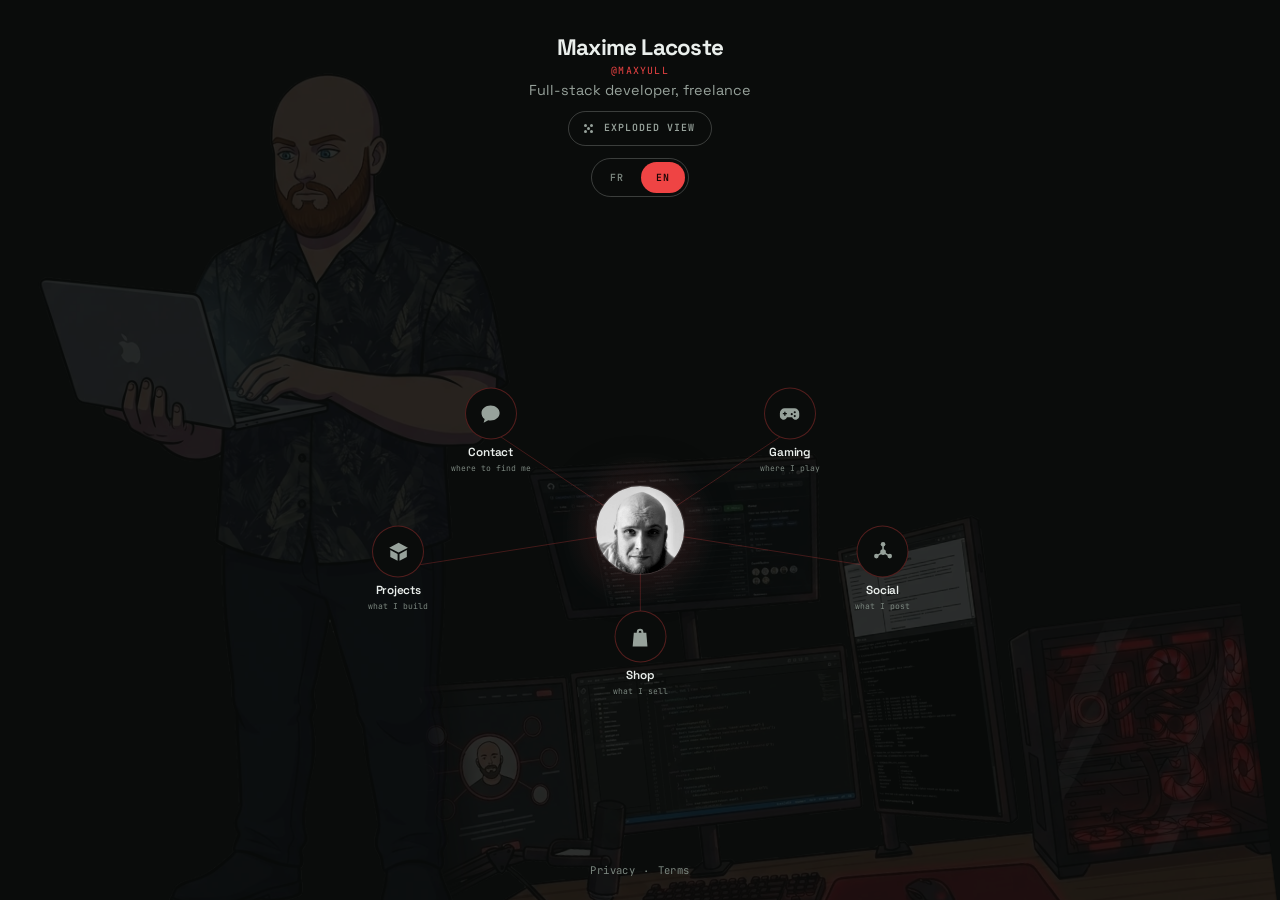
==== index.html @ 80b0ac43 "Le nom ne se coupe plus en haut : la page ne defile plus (#30) La reserve de hauteur de `.plan` vala" ====
<!doctype html>
<html lang="fr" data-lang="fr">
<head>
<meta charset="utf-8">
<meta name="viewport" content="width=device-width, initial-scale=1">
<title>maxyull · Maxime Lacoste</title>
<meta name="description" content="Le plan de ce que fabrique Maxime Lacoste (maxyull), développeur full-stack freelance : Occulta, Black Desert Idle, boilerplates, GitHub.">
<meta name="theme-color" content="#0a0c0b">
<meta name="color-scheme" content="dark">
<meta name="p:domain_verify" content="9e358731b7d4797e08015ea661eebb18"><!-- revendication du domaine sur Pinterest -->
<link rel="icon" href="avatar.png">

<!-- ⚠️ crossorigin est OBLIGATOIRE même en même origine pour les polices,
     sinon le préchargement est jeté et le fichier téléchargé DEUX fois. -->
<link rel="preload" href="fonts/space-grotesk-var-latin.woff2" as="font" type="font/woff2" crossorigin>
<link rel="preload" href="fonts/jetbrains-mono-var-latin.woff2" as="font" type="font/woff2" crossorigin>
<!-- ⚠️ `?v=` OBLIGATOIRE, et à incrémenter à chaque modification de la feuille.
     OVH sert tout avec `max-age=3600` : après un déploiement, le navigateur a
     déjà le nouvel index.html mais garde une heure durant l'ANCIEN styles.css.
     Le 02/08/2026 ça a donné une page où les images du décor tombaient en flux,
     pleine taille, en haut, et où le plan ne se plaçait plus — sans la moindre
     erreur visible. Le .htaccess force en plus le HTML à revalider, sans quoi
     ce numéro de version n'arriverait jamais au navigateur. -->
<link rel="stylesheet" href="styles.css?v=8">

<!-- Mesure d'audience Umami, auto-hébergée sur le VPS (stats.maxyull.fr).
     Sans cookie, sans identifiant persistant : aucun bandeau de consentement
     à ajouter, et c'est la seule raison pour laquelle elle est ici plutôt
     qu'un service tiers.

     ⚠️ `data-domains` n'est PAS décoratif : sans lui, chaque rendu du banc de
     mesure (verif.html, fabriqué depuis ce fichier) compterait comme une
     visite, et les chiffres du site seraient ceux des tests.

     ⚠️ C'est la SEULE ressource externe tolérée par la porte de publication
     de `.github/workflows/deployer.yml`. Toute autre fait échouer le
     déploiement, et c'est voulu. -->
<script defer src="https://stats.maxyull.fr/script.js" data-website-id="69a3fb18-9178-4f40-8cec-5b680223495c" data-domains="maxyull.fr"></script>
</head>
<body>

<!-- ══════════════════════════════════════════════ le décor ═══════════════
     Le poste de travail de Maxime et Maxime lui-même, dessinés dans le style
     de sa marionnette (freelance/branding/character-sheet), détourés et posés
     derrière le plan. Purement décoratif : `aria-hidden`, aucun texte, et il
     ne prend jamais le clic.
     ⚠️ Il est en `z-index: -1` : le contenu de la page n'est PAS positionné,
     il serait donc peint AVANT tout élément positionné à z-index 0 ou plus,
     et le décor lui roulerait dessus. Voir `.decor` dans styles.css.
     Les chaînes qui régénèrent les deux sont dans decor-src/LISEZ-MOI.md. -->
<div class="decor" aria-hidden="true">
  <img class="decor__bureau" src="bureau.webp" width="1024" height="792" alt="" decoding="async" fetchpriority="low">
  <img class="decor__perso" src="perso-macbook.webp" width="505" height="913" alt="" decoding="async" fetchpriority="low">
</div>

<!-- ═══════════════════════════════════════════ jeu d'icônes ══════════════
     Marques : Simple Icons v16 (CC0), tracés recopiés tels quels.
     Dessinés à la main, même voix (plein, monochrome, 24×24) : LinkedIn
     (retiré de Simple Icons), l'enveloppe, l'épée de Black Desert Idle (son
     favicon est une épée dans un disque, illisible en petit), et ComeUp —
     ⚠️ ce dernier n'est PAS la vraie marque, c'est un signe neutre « vers le
     haut », à remplacer si le logo devient disponible.
     Occulta utilise son vrai symbole (occulta/assets/brand/symbole.svg).
     Tout est inliné : la page ne charge aucune ressource tierce. -->
<svg width="0" height="0" style="position:absolute" aria-hidden="true" focusable="false"><defs>

  <symbol id="i-occulta" viewBox="0 0 64 64"><path fill="currentColor" fill-rule="evenodd" d="M52.7677 37.7112 A23.25 23.25 0 1 1 29.1222 9.7666 A18.5 18.5 0 0 0 24.9173 18.0927 A15.75 15.75 0 1 0 43.8605 40.4800 A18.5 18.5 0 0 0 52.7677 37.7112 Z M28.5 22a14.5 14.5 0 1 0 29 0a14.5 14.5 0 1 0 -29 0Z"/></symbol>

  <symbol id="i-bdi" viewBox="0 0 64 64">
    <g fill="currentColor">
      <polygon points="32,2 40,15 24,15"/>
      <rect x="28" y="13" width="8" height="24" rx="1"/>
      <rect x="14" y="33" width="36" height="7" rx="2"/>
      <rect x="28" y="39" width="8" height="10" rx="1"/>
      <circle cx="32" cy="55" r="7"/>
    </g>
  </symbol>

  <!-- ⚠️ Les trois suivantes sont dessinées ici, il n'existe pas de logo de
       marque pour elles : Black Desert Online est un jeu tiers (pas de logo
       repris, on n'a pas le droit), Butin et Rubin n'en ont pas encore.
       Le jour où ils en auront un, seul le `d` change. -->
  <symbol id="i-bdo" viewBox="0 0 24 24"><path fill="currentColor" d="M12 1.8 3.6 4.8v6.4c0 4.9 3.5 9.3 8.4 10.9 4.9-1.6 8.4-6 8.4-10.9V4.8zm0 2.5 6 2.1v4.8c0 3.6-2.5 6.9-6 8.3-3.5-1.4-6-4.7-6-8.3V6.4z"/></symbol>

  <!-- Butin : une pile de pièces, c'est un compteur de butin. -->
  <symbol id="i-butin" viewBox="0 0 24 24"><path fill="currentColor" d="M12 2c4.4 0 8 1.34 8 3s-3.6 3-8 3-8-1.34-8-3 3.6-3 8-3M4 8.5c1.6 1.2 4.6 1.9 8 1.9s6.4-.7 8-1.9V11c0 1.66-3.6 3-8 3s-8-1.34-8-3zm0 5c1.6 1.2 4.6 1.9 8 1.9s6.4-.7 8-1.9V16c0 1.66-3.6 3-8 3s-8-1.34-8-3z"/></symbol>

  <!-- Rubin : un sablier, c'est un chronomètre de quêtes. -->
  <symbol id="i-rubin" viewBox="0 0 24 24"><path fill="currentColor" d="M5 2h14v2h-1.5v2.6c0 1.5-.7 2.9-1.9 3.8L13.7 12l1.9 1.6c1.2.9 1.9 2.3 1.9 3.8V20H19v2H5v-2h1.5v-2.6c0-1.5.7-2.9 1.9-3.8L10.3 12 8.4 10.4A4.8 4.8 0 0 1 6.5 6.6V4H5zm3.5 2v2.6c0 .9.4 1.7 1.1 2.2l2.4 2 2.4-2c.7-.5 1.1-1.3 1.1-2.2V4z"/></symbol>

  <symbol id="i-discord" viewBox="0 0 24 24"><path fill="currentColor" d="M20.317 4.3698a19.7913 19.7913 0 00-4.8851-1.5152.0741.0741 0 00-.0785.0371c-.211.3753-.4447.8648-.6083 1.2495-1.8447-.2762-3.68-.2762-5.4868 0-.1636-.3933-.4058-.8742-.6177-1.2495a.077.077 0 00-.0785-.037 19.7363 19.7363 0 00-4.8852 1.515.0699.0699 0 00-.0321.0277C.5334 9.0458-.319 13.5799.0992 18.0578a.0824.0824 0 00.0312.0561c2.0528 1.5076 4.0413 2.4228 5.9929 3.0294a.0777.0777 0 00.0842-.0276c.4616-.6304.8731-1.2952 1.226-1.9942a.076.076 0 00-.0416-.1057c-.6528-.2476-1.2743-.5495-1.8722-.8923a.077.077 0 01-.0076-.1277c.1258-.0943.2517-.1923.3718-.2914a.0743.0743 0 01.0776-.0105c3.9278 1.7933 8.18 1.7933 12.0614 0a.0739.0739 0 01.0785.0095c.1202.099.246.1981.3728.2924a.077.077 0 01-.0066.1276 12.2986 12.2986 0 01-1.873.8914.0766.0766 0 00-.0407.1067c.3604.698.7719 1.3628 1.225 1.9932a.076.076 0 00.0842.0286c1.961-.6067 3.9495-1.5219 6.0023-3.0294a.077.077 0 00.0313-.0552c.5004-5.177-.8382-9.6739-3.5485-13.6604a.061.061 0 00-.0312-.0286zM8.02 15.3312c-1.1825 0-2.1569-1.0857-2.1569-2.419 0-1.3332.9555-2.4189 2.157-2.4189 1.2108 0 2.1757 1.0952 2.1568 2.419 0 1.3332-.9555 2.4189-2.1569 2.4189zm7.9748 0c-1.1825 0-2.1569-1.0857-2.1569-2.419 0-1.3332.9554-2.4189 2.1569-2.4189 1.2108 0 2.1757 1.0952 2.1568 2.419 0 1.3332-.946 2.4189-2.1568 2.4189Z"/></symbol>

  <!-- Les mères qui n'ont pas de marque à porter. Dessinées ici, dans la même
       voix que les autres (plein, monochrome, 24×24) : ce ne sont pas des
       marques, il n'existe pas de logo à recopier. « Projets » n'est pas de la
       partie, elle porte le vrai symbole GitHub. -->
  <symbol id="i-projet" viewBox="0 0 24 24"><path fill="currentColor" d="M12 1.4 22.6 7 12 12.6 1.4 7zM2.6 9.7l8.3 4.4v7.9L2.6 17.6zm10.5 4.4 8.3-4.4v7.9l-8.3 4.4z"/></symbol>

  <symbol id="i-reseaux" viewBox="0 0 24 24"><g fill="currentColor">
    <path d="M11.1 3.2h1.8v8.8h-1.8z"/>
    <path d="M11.534 12.77 12.466 11.23 20.066 15.83 19.134 17.37Z"/>
    <path d="M11.534 11.23 12.466 12.77 4.866 17.37 3.934 15.83Z"/>
    <circle cx="12" cy="12" r="3.2"/><circle cx="12" cy="3.2" r="2.6"/>
    <circle cx="19.6" cy="16.6" r="2.6"/><circle cx="4.4" cy="16.6" r="2.6"/>
  </g></symbol>

  <!-- ⚠️ `fill-rule="evenodd"` : sans lui la croix de la manette et ses boutons
       se remplissent au lieu d'être évidés (les sous-tracés tournent dans le
       même sens, la règle « non nulle » ne creuse rien). -->
  <symbol id="i-gaming" viewBox="0 0 24 24"><path fill="currentColor" fill-rule="evenodd" d="M17.5 5.5h-11A5.5 5.5 0 0 0 1 11v3.5a4 4 0 0 0 7.2 2.4l.9-1.2h5.8l.9 1.2a4 4 0 0 0 7.2-2.4V11a5.5 5.5 0 0 0-5.5-5.5M8.9 12.3H7.4v1.5H5.9v-1.5H4.4v-1.5h1.5V9.3h1.5v1.5h1.5zm5.6 1a1.2 1.2 0 1 1 1.2-1.2 1.2 1.2 0 0 1-1.2 1.2m3.4 2.2a1.2 1.2 0 1 1 1.2-1.2 1.2 1.2 0 0 1-1.2 1.2m0-4.4a1.2 1.2 0 1 1 1.2-1.2 1.2 1.2 0 0 1-1.2 1.2"/></symbol>

  <symbol id="i-shop" viewBox="0 0 24 24"><path fill="currentColor" d="M8.2 6.4a3.8 3.8 0 0 1 7.6 0v.7h3.3l1.3 15.7H3.6L4.9 7.1h3.3zm2.3 0v.7h3V6.4a1.5 1.5 0 0 0-3 0"/></symbol>

  <symbol id="i-contact" viewBox="0 0 24 24"><path fill="currentColor" d="M12 2.2c5.7 0 10.3 3.8 10.3 8.5S17.7 19.2 12 19.2a13 13 0 0 1-2.6-.26L4.1 21.8l1.2-4.2C3 16.05 1.7 13.6 1.7 10.7 1.7 6 6.3 2.2 12 2.2"/></symbol>

  <symbol id="i-twitch" viewBox="0 0 24 24"><path fill="currentColor" d="M11.571 4.714h1.715v5.143H11.57zm4.715 0H18v5.143h-1.714zM6 0L1.714 4.286v15.428h5.143V24l4.286-4.286h3.428L22.286 12V0zm14.571 11.143l-3.428 3.428h-3.429l-3 3v-3H6.857V1.714h13.714z"/></symbol>

  <symbol id="i-steam" viewBox="0 0 24 24"><path fill="currentColor" d="M11.979 0C5.678 0 .511 4.86.022 11.037l6.432 2.658c.545-.371 1.203-.59 1.912-.59.063 0 .125.004.188.006l2.861-4.142V8.91c0-2.495 2.028-4.524 4.524-4.524 2.494 0 4.524 2.031 4.524 4.527s-2.03 4.525-4.524 4.525h-.105l-4.076 2.911c0 .052.004.105.004.159 0 1.875-1.515 3.396-3.39 3.396-1.635 0-3.016-1.173-3.331-2.727L.436 15.27C1.862 20.307 6.486 24 11.979 24c6.627 0 11.999-5.373 11.999-12S18.605 0 11.979 0zM7.54 18.21l-1.473-.61c.262.543.714.999 1.314 1.25 1.297.539 2.793-.076 3.332-1.375.263-.63.264-1.319.005-1.949s-.75-1.121-1.377-1.383c-.624-.26-1.29-.249-1.878-.03l1.523.63c.956.4 1.409 1.5 1.009 2.455-.397.957-1.497 1.41-2.454 1.012H7.54zm11.415-9.303c0-1.662-1.353-3.015-3.015-3.015-1.665 0-3.015 1.353-3.015 3.015 0 1.665 1.35 3.015 3.015 3.015 1.663 0 3.015-1.35 3.015-3.015zm-5.273-.005c0-1.252 1.013-2.266 2.265-2.266 1.249 0 2.266 1.014 2.266 2.266 0 1.251-1.017 2.265-2.266 2.265-1.253 0-2.265-1.014-2.265-2.265z"/></symbol>

  <symbol id="i-github" viewBox="0 0 24 24"><path fill="currentColor" d="M12 .297c-6.63 0-12 5.373-12 12 0 5.303 3.438 9.8 8.205 11.385.6.113.82-.258.82-.577 0-.285-.01-1.04-.015-2.04-3.338.724-4.042-1.61-4.042-1.61C4.422 18.07 3.633 17.7 3.633 17.7c-1.087-.744.084-.729.084-.729 1.205.084 1.838 1.236 1.838 1.236 1.07 1.835 2.809 1.305 3.495.998.108-.776.417-1.305.76-1.605-2.665-.3-5.466-1.332-5.466-5.93 0-1.31.465-2.38 1.235-3.22-.135-.303-.54-1.523.105-3.176 0 0 1.005-.322 3.3 1.23.96-.267 1.98-.399 3-.405 1.02.006 2.04.138 3 .405 2.28-1.552 3.285-1.23 3.285-1.23.645 1.653.24 2.873.12 3.176.765.84 1.23 1.91 1.23 3.22 0 4.61-2.805 5.625-5.475 5.92.42.36.81 1.096.81 2.22 0 1.606-.015 2.896-.015 3.286 0 .315.21.69.825.57C20.565 22.092 24 17.592 24 12.297c0-6.627-5.373-12-12-12"/></symbol>

  <!-- ⚠️ Le logo Chrome dit « extension de navigateur », il ne dit pas que Google
       cautionne quoi que ce soit. C'est un usage descriptif, comme les autres
       marques de ce sprite. -->
  <symbol id="i-chrome" viewBox="0 0 24 24"><path fill="currentColor" d="M12 0C8.21 0 4.831 1.757 2.632 4.501l3.953 6.848A5.454 5.454 0 0 1 12 6.545h10.691A12 12 0 0 0 12 0zM1.931 5.47A11.943 11.943 0 0 0 0 12c0 6.012 4.42 10.991 10.189 11.864l3.953-6.847a5.45 5.45 0 0 1-6.865-2.29zm13.342 2.166a5.446 5.446 0 0 1 1.45 7.09l.002.001h-.002l-5.344 9.257c.206.01.413.016.621.016 6.627 0 12-5.373 12-12 0-1.54-.29-3.011-.818-4.364zM12 16.364a4.364 4.364 0 1 1 0-8.728 4.364 4.364 0 0 1 0 8.728Z"/></symbol>

  <symbol id="i-gumroad" viewBox="0 0 24 24"><path fill="currentColor" d="M12 0A12 12 0 0 0 0 12a12 12 0 0 0 12 12 12 12 0 0 0 12-12A12 12 0 0 0 12 0Zm-.007 5.12c4.48 0 5.995 3.025 6.064 4.744h-3.239c-.069-.962-.897-2.406-2.896-2.406-2.136 0-3.514 1.857-3.514 4.126 0 2.27 1.378 4.125 3.514 4.125 1.93 0 2.758-1.512 3.103-3.025h-3.103v-1.238h6.509v6.327h-2.855v-3.989c-.207 1.444-1.102 4.264-4.617 4.264-3.516 0-5.584-2.82-5.584-6.326 0-3.645 2.276-6.602 6.618-6.602z"/></symbol>

  <symbol id="i-fiverr" viewBox="0 0 24 24"><path fill="currentColor" d="M23.004 15.588a.995.995 0 1 0 .002-1.99.995.995 0 0 0-.002 1.99zm-.996-3.705h-.85c-.546 0-.84.41-.84 1.092v2.466h-1.61v-3.558h-.684c-.547 0-.84.41-.84 1.092v2.466h-1.61v-4.874h1.61v.74c.264-.574.626-.74 1.163-.74h1.972v.74c.264-.574.625-.74 1.162-.74h.527v1.316zm-6.786 1.501h-3.359c.088.546.43.858 1.006.858.43 0 .732-.175.83-.487l1.425.4c-.351.848-1.22 1.364-2.255 1.364-1.748 0-2.549-1.355-2.549-2.515 0-1.14.703-2.505 2.45-2.505 1.856 0 2.471 1.384 2.471 2.408 0 .224-.01.37-.02.477zm-1.562-.945c-.04-.42-.342-.81-.889-.81-.508 0-.81.225-.908.81h1.797zM7.508 15.44h1.416l1.767-4.874h-1.62l-.86 2.837-.878-2.837H5.72l1.787 4.874zm-6.6 0H2.51v-3.558h1.524v3.558h1.591v-4.874H2.51v-.302c0-.332.235-.536.606-.536h.918V8.412H2.85c-1.162 0-1.943.712-1.943 1.755v.4H0v1.316h.908v3.558z"/></symbol>

  <symbol id="i-comeup" viewBox="0 0 24 24">
    <g fill="currentColor">
      <path d="M12 1.6 21.4 11h-5.7v7.1H8.3V11H2.6z"/>
      <rect x="2.6" y="20" width="18.8" height="2.7" rx="1.35"/>
    </g>
  </symbol>

  <symbol id="i-producthunt" viewBox="0 0 24 24"><path fill="currentColor" d="M13.604 8.4h-3.405V12h3.405c.995 0 1.801-.806 1.801-1.801 0-.993-.805-1.799-1.801-1.799zM12 0C5.372 0 0 5.372 0 12s5.372 12 12 12 12-5.372 12-12S18.628 0 12 0zm1.604 14.4h-3.405V18H7.801V6h5.804c2.319 0 4.2 1.88 4.2 4.199 0 2.321-1.881 4.201-4.201 4.201z"/></symbol>

  <symbol id="i-paypal" viewBox="0 0 24 24"><path fill="currentColor" d="M15.607 4.653H8.941L6.645 19.251H1.82L4.862 0h7.995c3.754 0 6.375 2.294 6.473 5.513-.648-.478-2.105-.86-3.722-.86m6.57 5.546c0 3.41-3.01 6.853-6.958 6.853h-2.493L11.595 24H6.74l1.845-11.538h3.592c4.208 0 7.346-3.634 7.153-6.949a5.24 5.24 0 0 1 2.848 4.686M9.653 5.546h6.408c.907 0 1.942.222 2.363.541-.195 2.741-2.655 5.483-6.441 5.483H8.714Z"/></symbol>

  <symbol id="i-mail" viewBox="0 0 24 24"><path fill="currentColor" d="M0 5.4A2.4 2.4 0 0 1 2.4 3h19.2A2.4 2.4 0 0 1 24 5.4v.36L12 13.2 0 5.76ZM0 8.1l11.52 7.14a.9.9 0 0 0 .96 0L24 8.1v10.5a2.4 2.4 0 0 1-2.4 2.4H2.4A2.4 2.4 0 0 1 0 18.6Z"/></symbol>

  <symbol id="i-x" viewBox="0 0 24 24"><path fill="currentColor" d="M14.234 10.162 22.977 0h-2.072l-7.591 8.824L7.251 0H.258l9.168 13.343L.258 24H2.33l8.016-9.318L16.749 24h6.993zm-2.837 3.299-.929-1.329L3.076 1.56h3.182l5.965 8.532.929 1.329 7.754 11.09h-3.182z"/></symbol>

  <symbol id="i-linkedin" viewBox="0 0 24 24">
    <g fill="currentColor">
      <circle cx="3.4" cy="3.6" r="2.7"/>
      <rect x="1" y="8.2" width="4.8" height="14.9" rx=".5"/>
      <path d="M8.9 8.2h4.6v2.1a4.9 4.9 0 0 1 4.4-2.4c4.7 0 5.6 3 5.6 7v8.2h-4.8v-7.3c0-1.7 0-4-2.5-4s-2.9 1.9-2.9 3.9v7.4H8.9z"/>
    </g>
  </symbol>

  <symbol id="i-youtube" viewBox="0 0 24 24"><path fill="currentColor" d="M23.498 6.186a3.016 3.016 0 0 0-2.122-2.136C19.505 3.545 12 3.545 12 3.545s-7.505 0-9.377.505A3.017 3.017 0 0 0 .502 6.186C0 8.07 0 12 0 12s0 3.93.502 5.814a3.016 3.016 0 0 0 2.122 2.136c1.871.505 9.376.505 9.376.505s7.505 0 9.377-.505a3.015 3.015 0 0 0 2.122-2.136C24 15.93 24 12 24 12s0-3.93-.502-5.814zM9.545 15.568V8.432L15.818 12l-6.273 3.568z"/></symbol>

  <symbol id="i-tiktok" viewBox="0 0 24 24"><path fill="currentColor" d="M12.525.02c1.31-.02 2.61-.01 3.91-.02.08 1.53.63 3.09 1.75 4.17 1.12 1.11 2.7 1.62 4.24 1.79v4.03c-1.44-.05-2.89-.35-4.2-.97-.57-.26-1.1-.59-1.62-.93-.01 2.92.01 5.84-.02 8.75-.08 1.4-.54 2.79-1.35 3.94-1.31 1.92-3.58 3.17-5.91 3.21-1.43.08-2.86-.31-4.08-1.03-2.02-1.19-3.44-3.37-3.65-5.71-.02-.5-.03-1-.01-1.49.18-1.9 1.12-3.72 2.58-4.96 1.66-1.44 3.98-2.13 6.15-1.72.02 1.48-.04 2.96-.04 4.44-.99-.32-2.15-.23-3.02.37-.63.41-1.11 1.04-1.36 1.75-.21.51-.15 1.07-.14 1.61.24 1.64 1.82 3.02 3.5 2.87 1.12-.01 2.19-.66 2.77-1.61.19-.33.4-.67.41-1.06.1-1.79.06-3.57.07-5.36.01-4.03-.01-8.05.02-12.07z"/></symbol>

  <symbol id="i-instagram" viewBox="0 0 24 24"><path fill="currentColor" d="M7.0301.084c-1.2768.0602-2.1487.264-2.911.5634-.7888.3075-1.4575.72-2.1228 1.3877-.6652.6677-1.075 1.3368-1.3802 2.127-.2954.7638-.4956 1.6365-.552 2.914-.0564 1.2775-.0689 1.6882-.0626 4.947.0062 3.2586.0206 3.6671.0825 4.9473.061 1.2765.264 2.1482.5635 2.9107.308.7889.72 1.4573 1.388 2.1228.6679.6655 1.3365 1.0743 2.1285 1.38.7632.295 1.6361.4961 2.9134.552 1.2773.056 1.6884.069 4.9462.0627 3.2578-.0062 3.668-.0207 4.9478-.0814 1.28-.0607 2.147-.2652 2.9098-.5633.7889-.3086 1.4578-.72 2.1228-1.3881.665-.6682 1.0745-1.3378 1.3795-2.1284.2957-.7632.4966-1.636.552-2.9124.056-1.2809.0692-1.6898.063-4.948-.0063-3.2583-.021-3.6668-.0817-4.9465-.0607-1.2797-.264-2.1487-.5633-2.9117-.3084-.7889-.72-1.4568-1.3876-2.1228C21.2982 1.33 20.628.9208 19.8378.6165 19.074.321 18.2017.1197 16.9244.0645 15.6471.0093 15.236-.005 11.977.0014 8.718.0076 8.31.0215 7.0301.0839m.1402 21.6932c-1.17-.0509-1.8053-.2453-2.2287-.408-.5606-.216-.96-.4771-1.3819-.895-.422-.4178-.6811-.8186-.9-1.378-.1644-.4234-.3624-1.058-.4171-2.228-.0595-1.2645-.072-1.6442-.079-4.848-.007-3.2037.0053-3.583.0607-4.848.05-1.169.2456-1.805.408-2.2282.216-.5613.4762-.96.895-1.3816.4188-.4217.8184-.6814 1.3783-.9003.423-.1651 1.0575-.3614 2.227-.4171 1.2655-.06 1.6447-.072 4.848-.079 3.2033-.007 3.5835.005 4.8495.0608 1.169.0508 1.8053.2445 2.228.408.5608.216.96.4754 1.3816.895.4217.4194.6816.8176.9005 1.3787.1653.4217.3617 1.056.4169 2.2263.0602 1.2655.0739 1.645.0796 4.848.0058 3.203-.0055 3.5834-.061 4.848-.051 1.17-.245 1.8055-.408 2.2294-.216.5604-.4763.96-.8954 1.3814-.419.4215-.8181.6811-1.3783.9-.4224.1649-1.0577.3617-2.2262.4174-1.2656.0595-1.6448.072-4.8493.079-3.2045.007-3.5825-.006-4.848-.0608M16.953 5.5864A1.44 1.44 0 1 0 18.39 4.144a1.44 1.44 0 0 0-1.437 1.4424M5.8385 12.012c.0067 3.4032 2.7706 6.1557 6.173 6.1493 3.4026-.0065 6.157-2.7701 6.1506-6.1733-.0065-3.4032-2.771-6.1565-6.174-6.1498-3.403.0067-6.156 2.771-6.1496 6.1738M8 12.0077a4 4 0 1 1 4.008 3.9921A3.9996 3.9996 0 0 1 8 12.0077"/></symbol>

  <symbol id="i-threads" viewBox="0 0 24 24"><path fill="currentColor" d="M18.263 11.097c-.03-3.486-1.92-5.586-5.111-5.586-2.13 0-3.922.963-4.863 2.499l2.062 1.438c.535-.843 1.272-1.543 2.628-1.543 1.528 0 2.318.85 2.544 2.431a15 15 0 0 0-2.236-.173c-4.125 0-6.068 1.867-6.068 4.336s1.943 3.99 4.804 3.99c3.139 0 5.013-2.115 5.781-4.735.798.361 1.348 1.204 1.348 2.47 0 3.387-3.907 5.232-7.22 5.232-4.885 0-8.077-3.207-8.077-8.424 0-6.392 4.223-10.487 9.9-10.487 3.808 0 5.69 1.671 6.97 3.914l2.108-1.475C21.44 2.078 18.331 0 13.663 0 6.227 0 1.168 5.277 1.168 12.934c0 7 4.953 11.066 10.856 11.066 4.878 0 9.809-2.846 9.809-7.716 0-2.545-1.46-4.231-3.569-5.187m-6.33 4.855c-1.077 0-2.026-.512-2.026-1.453 0-1.483 1.822-1.934 3.606-1.934.678 0 1.34.045 1.927.173-.422 1.927-1.671 3.215-3.508 3.214Z"/></symbol>

  <symbol id="i-reddit" viewBox="0 0 24 24"><path fill="currentColor" d="M12 0C5.373 0 0 5.373 0 12c0 3.314 1.343 6.314 3.515 8.485l-2.286 2.286C.775 23.225 1.097 24 1.738 24H12c6.627 0 12-5.373 12-12S18.627 0 12 0Zm4.388 3.199c1.104 0 1.999.895 1.999 1.999 0 1.105-.895 2-1.999 2-.946 0-1.739-.657-1.947-1.539v.002c-1.147.162-2.032 1.15-2.032 2.341v.007c1.776.067 3.4.567 4.686 1.363.473-.363 1.064-.58 1.707-.58 1.547 0 2.802 1.254 2.802 2.802 0 1.117-.655 2.081-1.601 2.531-.088 3.256-3.637 5.876-7.997 5.876-4.361 0-7.905-2.617-7.998-5.87-.954-.447-1.614-1.415-1.614-2.538 0-1.548 1.255-2.802 2.803-2.802.645 0 1.239.218 1.712.585 1.275-.79 2.881-1.291 4.64-1.365v-.01c0-1.663 1.263-3.034 2.88-3.207.188-.911.993-1.595 1.959-1.595Zm-8.085 8.376c-.784 0-1.459.78-1.506 1.797-.047 1.016.64 1.429 1.426 1.429.786 0 1.371-.369 1.418-1.385.047-1.017-.553-1.841-1.338-1.841Zm7.406 0c-.786 0-1.385.824-1.338 1.841.047 1.017.634 1.385 1.418 1.385.785 0 1.473-.413 1.426-1.429-.046-1.017-.721-1.797-1.506-1.797Zm-3.703 4.013c-.974 0-1.907.048-2.77.135-.147.015-.241.168-.183.305.483 1.154 1.622 1.964 2.953 1.964 1.33 0 2.47-.81 2.953-1.964.057-.137-.037-.29-.184-.305-.863-.087-1.795-.135-2.769-.135Z"/></symbol>

  <symbol id="i-pinterest" viewBox="0 0 24 24"><path fill="currentColor" d="M12 0C5.373 0 0 5.372 0 12c0 5.084 3.163 9.426 7.627 11.174-.105-.949-.2-2.405.042-3.441.218-.937 1.407-5.965 1.407-5.965s-.359-.719-.359-1.782c0-1.668.967-2.914 2.171-2.914 1.023 0 1.518.769 1.518 1.69 0 1.029-.655 2.568-.994 3.995-.283 1.194.599 2.169 1.777 2.169 2.133 0 3.772-2.249 3.772-5.495 0-2.873-2.064-4.882-5.012-4.882-3.414 0-5.418 2.561-5.418 5.207 0 1.031.397 2.138.893 2.738a.36.36 0 0 1 .083.345l-.333 1.36c-.053.22-.174.267-.402.161-1.499-.698-2.436-2.889-2.436-4.649 0-3.785 2.75-7.262 7.929-7.262 4.163 0 7.398 2.967 7.398 6.931 0 4.136-2.607 7.464-6.227 7.464-1.216 0-2.359-.631-2.75-1.378l-.748 2.853c-.271 1.043-1.002 2.35-1.492 3.146C9.57 23.812 10.763 24 12 24c6.627 0 12-5.373 12-12 0-6.628-5.373-12-12-12"/></symbol>

</defs></svg>


<!-- ⚠️ L'identité est sortie du plan. Elle vivait au-dessus du portrait, au
     centre : dès que la photo partait sur une mère, le nom partait avec elle et
     traversait la carte. Ici il ne bouge plus, et le centre est libre. -->
<div class="chapeau">
  <header class="tete">
    <h1>Maxime Lacoste</h1>
    <p class="h">@maxyull</p>
    <p class="role">
      <span data-fr>Développeur full-stack freelance</span>
      <span data-en lang="en">Full-stack developer, freelance</span>
    </p>
  </header>

  <!-- La vue éclatée : tout le plan déplié d'un coup, sans avoir à ouvrir
       chaque étape. C'est la sortie de secours de la navigation. Les cinq
       points s'écartent quand elle est active. -->
  <button type="button" class="eclat" id="eclat" aria-pressed="false">
    <span class="eclat__marque" aria-hidden="true"><i></i><i></i><i></i><i></i><i></i></span>
    <span class="eclat__mot"></span>
  </button>

  <div class="langue" role="group" aria-label="Langue / Language">
    <button type="button" data-set-lang="fr" aria-pressed="true" disabled>FR</button>
    <button type="button" data-set-lang="en" aria-pressed="false">EN</button>
  </div>
</div>

<!-- Le plan, sur grand écran. Nœuds et traits sont générés depuis NOEUDS. -->
<div class="plan" id="plan">
  <!-- le viewBox est repris en JS depuis VUE, pour qu'il ne puisse pas
       diverger du calcul des positions -->
  <svg class="traits" id="traits" preserveAspectRatio="none" aria-hidden="true"></svg>

  <!-- ⚠️ La place vide laissée par le portrait. Sans elle, dès qu'il part sur
       une mère, les quatre traits convergent vers un point où il n'y a plus
       rien : le plan a l'air cassé.
       Elle est AUSSI le raccourci du retour, et c'est là toute la différence
       avec le portrait : le portrait remonte d'un CRAN (depuis un dépôt il
       ramène à GitHub), le siège rentre au centre d'un coup. Désactivé tant
       qu'on est au centre : il n'y a nulle part d'où revenir, et il est de
       toute façon caché sous la photo. -->
  <button type="button" class="siege" id="siege" disabled></button>

  <!-- ⚠️ `.moi` ne contient QUE le portrait dans le flux : c'est ce qui le pose
       exactement au centre géométrique, là où convergent les traits. -->
  <div class="moi" id="moi">
    <!-- Le portrait est un BOUTON : une fois parti sur une mère, c'est lui qui
         remonte d'un cran. Désactivé au centre, il n'y a rien à défaire. -->
    <button type="button" class="moi__bouton" id="retour" disabled>
      <span class="derive" style="--t:15s; --dx:0px; --dy:-4px">
        <img src="avatar.png" width="108" height="108" alt="Maxime Lacoste" fetchpriority="high">
      </span>
    </button>

    <p class="moi__ou" id="ou" hidden><b></b><span></span></p>
  </div>
</div>

<!-- Le repli, sous 880 px. Les liens sont construits depuis la même source.
     ⚠️ Il porte sa PROPRE identité : le portrait et le nom vivent dans `.plan`,
     qui est masqué ici. Sans ce bloc, la version mobile perdait le portrait,
     le nom et le rôle — il ne restait qu'une liste anonyme. -->
<div class="repli">
  <header class="repli__tete">
    <img src="avatar.png" width="52" height="52" alt="Maxime Lacoste">
    <div>
      <h1>Maxime Lacoste</h1>
      <p class="h">@maxyull</p>
      <p class="role">
        <span data-fr>Développeur full-stack freelance</span>
        <span data-en lang="en">Full-stack developer, freelance</span>
      </p>
    </div>
  </header>
  <nav class="liste" id="liste" aria-label="Mes liens / My links"></nav>
</div>

<!-- La rangée d'icônes qui vivait ici a été retirée : les neuf comptes sont
     désormais des nœuds du plan, elle n'était plus qu'un doublon.
     ⚠️ Instagram est passé de `lemaitredufeu` à `maxyull` (confirmé le
     02/08/2026) ; Threads et Instagram restent deux comptes SÉPARÉS. -->

<!-- ⚠️ Ce pied de page N'EST PAS décoratif, ne pas le retirer pour alléger la
     page. Les plateformes qui examinent une application développeur (TikTok
     l'écrit noir sur blanc dans ses App Review Guidelines, Meta et Pinterest le
     vérifient aussi) exigent que les liens vers la politique de confidentialité
     et les conditions soient **visibles depuis le site, sans avoir à ouvrir un
     menu**. Les deux pages existaient déjà mais rien n'y menait : c'était un
     motif de rejet.
     Il est volontairement sobre et hors du plan, pour ne pas concurrencer la
     constellation qui est le sujet de la page. -->
<footer class="pied">
  <a href="/confidentialite.html">
    <span data-fr lang="fr">Confidentialité</span><span data-en lang="en">Privacy</span>
  </a>
  <span aria-hidden="true">·</span>
  <a href="/conditions.html">
    <span data-fr lang="fr">Conditions</span><span data-en lang="en">Terms</span>
  </a>
</footer>

<script>
/* ⚠️ UNE seule source de vérité : parenté, contenu FR/EN et destination au
   même endroit. Les traits SVG, les nœuds du plan et la liste de repli en
   sont tous les trois dérivés. Écrits séparément, ils finiraient par ne plus
   coïncider — c'était le défaut de la première version du plan.

   ⚠️ Les POSITIONS ne sont plus écrites à la main : elles sont calculées en
   polaire depuis l'ordre de l'arbre (voir `placer`). À 15 nœuds, placer
   chaque x/y à la main devenait ingérable et le moindre ajout décalait tout.
   Ajouter une branche ou un enfant se fait maintenant en une ligne ici. */
var VUE = { w: 1180, h: 780 };
var CENTRE = { x: VUE.w / 2, y: VUE.h / 2 };

/* ⚠️ QUATRE MÈRES, et elles ne mènent NULLE PART. Ce ne sont pas des liens :
   ce sont des étapes. On clique, le portrait s'y rend, et c'est de là que
   partent les vraies destinations. Leur donner une `url` casserait tout le
   geste — un clic partirait du site avant d'avoir montré les enfants.
   C'est aussi pour ça que ce sont des <button> et pas des <a>. */
var MERES = [
  /* ⚠️ TROIS NIVEAUX ici, et c'est la seule branche qui en a : Projets → GitHub
     → les dépôts. GitHub porte À LA FOIS une `url` et des `enfants` : c'est un
     LIEN, pas une étape. C'est possible parce qu'arriver sur Projets déplie
     déjà ses dépôts — il n'y a rien à ouvrir, donc rien ne se perd à ce que le
     clic parte sur le profil. Règle générale : `url` ⇒ destination (même avec
     des enfants) · pas d'`url` + `enfants` ⇒ étape.
     ⚠️ ORDRE DES DÉPÔTS = LEUR PLACE. Ils sont posés sur les angles de `TOUR`
     (voir plus bas), dans l'ordre : les deux premiers en haut, les deux derniers
     dessous. Occulta est écrite EN DERNIER pour tomber en bas — demandé
     explicitement. Les réordonner les déplace. */
  { id:'projet', i:'i-projet', place: 4,
    fr:['Projets', 'ce que je fabrique'], en:['Projects', 'what I build'],
    enfants: [
      { id:'code', i:'i-github', url:'https://github.com/Maxyull',
        fr:['GitHub', 'Maxyull'], en:['GitHub', 'Maxyull'],
        enfants: [
          { id:'bot', i:'i-discord', url:'https://github.com/Maxyull/Black-Desert-Idle-Discord-Bot',
            fr:['son bot', 'discord.js'], en:['its bot', 'discord.js'] },
          { id:'jeu', i:'i-bdi', url:'https://github.com/Maxyull/black-desert-idle',
            fr:['Black Desert Idle', 'le code'], en:['Black Desert Idle', 'the code'] },
          /* ⚠️ Le SEUL nœud du 4ᵉ niveau de la carte, et il ne tient que par
             les trois nombres ci-dessous — voir `angles` / `anneau` près de
             `TOUR`. Il est posé à DROITE de GitHub, dans le couloir laissé
             libre entre « Projets » (au-dessus) et « Auto Claim Twitch Drops »
             (en dessous) : c'est le seul creux du flanc gauche. À gauche de
             GitHub il n'y a rien à prendre, « son bot » est déjà à 28 px du
             bord. Ses deux outils, eux, sortent vers le centre de la carte,
             dans la poche vide entre « Projets », le portrait et « Boutique ».
             ⚠️ Pas d'`url` ici, et c'est voulu : le jeu appartient à Pearl Abyss,
             on n'envoie pas chez eux depuis une carte personnelle. C'est une
             étape, elle ne fait que regrouper. */
          { id:'bdo', i:'i-bdo',
            bras:[285, 285], angles:[-115, -65], anneau:[140, 140],
            /* ⚠️ Les trois notes sont COURTES, et ce n'est pas une question de
               style : en vue normale la largeur d'un nœud est celle de sa note
               dès qu'elle dépasse le nom. « chronomètre de quêtes » portait
               Rubin à 132 unités de large, « compteur de butin » Butin à 107.
               À ces largeurs il n'existe AUCUNE position valide sur la carte —
               balayage complet, zéro candidat. Avec des notes courtes il y en a
               255. Rallonger une de ces trois notes, c'est rouvrir ça. */
            fr:['Black Desert Online', 'mes outils'],
            en:['Black Desert Online', 'my tools'],
            enfants: [
              { id:'butin', i:'i-butin', url:'https://github.com/Maxyull/butin-bdo',
                fr:['Butin', 'les drops'], en:['Butin', 'drops'] },
              /* ⚠️ Le dépôt, PAS `rubin.maxyull.fr`. Ce sous-domaine existe et
                 répond, mais c'est l'API du client de bureau : sa racine rend un
                 404 en JSON (vérifié, seul `/sante` répond quelque chose). Y
                 envoyer un visiteur, c'est lui servir une page d'erreur. Le jour
                 où une vraie page vivra à cette adresse, c'est ici que ça change. */
              { id:'rubin', i:'i-rubin', url:'https://github.com/Maxyull/rubin-bdo',
                fr:['Rubin', 'les quêtes'], en:['Rubin', 'quests'] }
            ] },
          /* ⚠️ Le lien pointe sur le DÉPÔT, pas sur le Chrome Web Store :
             l'extension n'y est pas encore publiée (docs/AUDIT-SECU.md la
             donne « à faire au moment de la publication »). Le jour où elle
             y sera, seule cette `url` change — l'icône et le texte tiennent
             déjà. Ne pas inventer une URL de store en attendant : une fiche
             absente rend un 404 chez Google. */
          { id:'extension', i:'i-chrome', url:'https://github.com/Maxyull/twitch-drops-claimer',
            fr:['Auto Claim Twitch Drops', 'extension Chrome'],
            en:['Auto Claim Twitch Drops', 'Chrome extension'] },
          { id:'occulta', i:'i-occulta', url:'https://occulta.fr',
            fr:['Occulta', 'occulta.fr'], en:['Occulta', 'occulta.fr'] }
        ] }
    ] },

  /* ⚠️ Aucun mailto ici : une adresse en clair sur une page indexée se fait
     moissonner. Le contact passe par LinkedIn. Retiré à la demande de Maxime. */
  { id:'contact', i:'i-contact', place: 0,
    fr:['Contact', 'où me trouver'], en:['Contact', 'where to find me'],
    enfants: [
      { id:'linkedin', i:'i-linkedin', url:'https://www.linkedin.com/in/maxyull',
        fr:['LinkedIn', 'un projet ?'], en:['LinkedIn', 'hire me'] },
      { id:'insta', i:'i-instagram', url:'https://www.instagram.com/maxyull/',
        fr:['Instagram', '@maxyull'], en:['Instagram', '@maxyull'] }
    ] },

  /* ⚠️ Réseaux tient la place de DROITE (3ᵉ de la liste) et ce n'est pas un
     hasard : c'est la mère la plus nombreuse, et le flanc est le seul endroit
     où son éventail a la hauteur qu'il lui faut. En haut à droite, ses six
     enfants sortaient du cadre par le haut. Déplacer cette entrée dans la
     liste, c'est la renvoyer là où elle ne rentre pas. */
  { id:'reseaux', i:'i-reseaux', place: 2,
    fr:['Réseaux', 'ce que je publie'], en:['Social', 'what I post'],
    enfants: [
      { id:'youtube', i:'i-youtube', url:'https://www.youtube.com/@Maxyull',
        fr:['YouTube', '@Maxyull'], en:['YouTube', '@Maxyull'] },
      { id:'tiktok', i:'i-tiktok', url:'https://www.tiktok.com/@maxyull',
        fr:['TikTok', '@maxyull'], en:['TikTok', '@maxyull'] },
      { id:'x', i:'i-x', url:'https://x.com/Maxyull_',
        fr:['X', '@Maxyull_'], en:['X', '@Maxyull_'] },
      { id:'threads', i:'i-threads', url:'https://www.threads.net/@maxyull',
        fr:['Threads', '@maxyull'], en:['Threads', '@maxyull'] },
      { id:'reddit', i:'i-reddit', url:'https://www.reddit.com/user/Maxyull',
        fr:['Reddit', 'u/Maxyull'], en:['Reddit', 'u/Maxyull'] },
      { id:'ph', i:'i-producthunt', url:'https://www.producthunt.com/@maxyull',
        fr:['Product Hunt', 'lancements'], en:['Product Hunt', 'launches'] },
      /* ⚠️ Le pseudo porte un TIRET BAS. `pinterest.com/maxyull` existe mais
         appartient à un compte fantôme qui n'est pas celui de Maxime. */
      { id:'pinterest', i:'i-pinterest', url:'https://www.pinterest.com/maxyull_/',
        fr:['Pinterest', '@maxyull_'], en:['Pinterest', '@maxyull_'] }
    ] },

  /* ⚠️ Black Desert Idle en a été RETIRÉ à la demande de Maxime (02/08) : le
     jeu vit sous « Projets ». Rien n'entre ici sans une source. */
  { id:'gaming', i:'i-gaming', place: 1,
    fr:['Gaming', 'où je joue'], en:['Gaming', 'where I play'],
    enfants: [
      { id:'steam', i:'i-steam', url:'https://steamcommunity.com/profiles/76561198035113183/',
        fr:['Steam', 'mon profil'], en:['Steam', 'my profile'] },
      { id:'twitch', i:'i-twitch', url:'https://www.twitch.tv/maxyull',
        fr:['Twitch', 'quand je stream'], en:['Twitch', 'when I stream'] }
    ] },

  { id:'shop', i:'i-shop', place: 3,
    fr:['Boutique', 'ce que je vends'], en:['Shop', 'what I sell'],
    enfants: [
      { id:'gumroad', i:'i-gumroad', url:'https://maxyull.gumroad.com',
        fr:['Boilerplates', 'gumroad'], en:['Boilerplates', 'gumroad'] },
      { id:'fiverr', i:'i-fiverr', url:'https://www.fiverr.com/maxyull',
        fr:['Fiverr', 'prestations'], en:['Fiverr', 'services'] },
      { id:'comeup', i:'i-comeup', url:'https://comeup.com/@maxyull',
        fr:['ComeUp', 'en français'], en:['ComeUp', 'in French'] },
      { id:'paypal', i:'i-paypal', url:'https://paypal.me/maxyull',
        fr:['PayPal', 'régler'], en:['PayPal', 'pay'] }
    ] }
];

/* ── placement polaire ─────────────────────────────────────────────────
   Les mères font le tour, chaque fratrie s'ouvre en éventail à partir de SA
   mère et non du centre. Ellipse et non cercle : la vue est plus large que
   haute. Le tour démarre à -126° : l'axe vertical du haut sert de respiration
   entre les deux mères hautes. */
var RX = 330, RY = 160;        /* mère → depuis le centre */

var NOEUDS = [];

function placer(n, profondeur) {
  if (!n.enfants) return;

  /* ⚠️ Une grande fratrie ne tient PAS sur le même arc qu'une petite. Une
     étiquette fait ~90 px de haut, il faut donc ~100 px entre deux voisins,
     soit un arc de 100 × (n-1). À six enfants sur l'arc court, Threads
     percutait Reddit qui percutait Product Hunt (mesuré). On pousse l'anneau
     ET on l'arrondit : c'est l'aplatissement vertical qui tassait les voisins
     dès que l'éventail passait à l'horizontale. */
  var large = n.enfants.length >= 5;
  /* ⚠️ 30° et 230 pour une grande fratrie, pas moins : à 26°/215 l'écart entre
     deux voisins tombait à 87 px pour une étiquette de 88 px de haut. Ça
     passait tout juste à 1120 px de large et se percutait dès que la carte
     rétrécissait d'un cheveu (X × Threads, constaté à 1094). */
  /* ⚠️ SEPT enfants ne tiennent pas sur l'arc des six : en gardant 30°/230,
     l'écart Threads × Reddit tombait à 5 px (mesuré au banc, contre 13 px à
     six). Il faut ÉCARTER le pas ET pousser l'anneau — l'un sans l'autre ne
     suffit pas, un pas plus large sur un petit anneau ne fait que ramener les
     deux bouts de l'éventail l'un vers l'autre par le bas.
     27°/240/280 rend 12 px, soit l'écart que la carte avait déjà à six (13 px).
     Deux murs bornent la recherche, et ils tirent en sens INVERSE — monter
     l'anneau décolle le bas mais fait remonter YouTube :
     · en bas, Product Hunt sort du cadre (mesuré à -3 px avec 32°/235/300) ;
     · en haut, YouTube percute le Twitch de Gaming EN VUE ÉCLATÉE seulement,
       là où les deux fratries sont posées en même temps (mesuré, même triplet).
     Réordonner les enfants ne rachète rien : la paire qui serre est toujours
     Threads × Reddit, et elle serre par la géométrie, pas par la largeur des
     étiquettes (balayé sur les 5040 ordres possibles). */
  var foule = n.enfants.length >= 7;
  var rx = foule ? 240 : 225,
      ry = foule ? 280 : large ? 230 : 190,
      pas = foule ? 27 : large ? 30 : 38;
  var dir = n.a;

  /* ⚠️ Un enfant unique QUI A LUI-MÊME DES ENFANTS (GitHub sous Projets) se pose
     tout près de sa mère : à pleine distance il mangeait tout le rayon
     disponible et il ne restait plus rien pour ses propres enfants. Un enfant
     unique ordinaire (Steam sous Gaming) garde l'anneau normal — le rapprocher
     n'aurait servi qu'à le coller à sa mère. */
  if (n.enfants.length === 1 && n.enfants[0].enfants) { rx = 130; ry = 105; }

  /* ⚠️ Au 3ᵉ niveau les angles sont ÉCRITS, pas calculés — et c'est voulu.
     GitHub n'a pas un tour libre autour de lui : il est à 150 px du bord gauche
     et « Projets », sa mère, lui barre le flanc DROIT à -15°. Il ne lui reste
     que le haut et le bas, deux secteurs séparés, ce qu'aucun éventail régulier
     ne sait exprimer. Trois formules ont été essayées avant :
     · un éventail vers le haut met forcément le milieu en haut et les DEUX
       extrêmes en bas (l'inverse de ce que Maxime demande) ;
     · un tour réparti régulièrement à trois donne -150/-30/+90, et -30 vise
       exactement « Projets » (63 px d'écart, mesuré) ;
     · la règle « le dernier dessous, les autres en éventail vers le haut » a
       tenu tant qu'il y avait TROIS dépôts ; au quatrième elle rend
       -165/-90/-15/+90, où -165 sort par la gauche et -15 se pose SUR
       « Projets ». C'est ce qui a fait passer les angles en dur.
     Le partage est donc deux en haut, deux dessous, et il laisse le secteur
     -40°..0° vide : c'est là qu'est la mère.
     L'anneau est APLATI (130 × 190) : un cercle de 190 sortait par la gauche.
     Tout ceci ne tient que parce que « Projets » occupe la place de GAUCHE
     (`place: 4`) — ailleurs, pas la hauteur. */
  var TOUR = {
    1: [90],
    2: [-90, 90],
    3: [-127.5, -52.5, 90],      /* la disposition d'avant, à l'identique */
    /* ⚠️ Les deux du bas s'écartent PLUS que les deux du haut (76° contre 70°),
       et ce n'est pas de la symétrie ratée : « Auto Claim Twitch Drops » est
       l'étiquette la plus large de la carte et « Occulta » l'une des plus
       étroites, or elles sont voisines. À 62/118 il restait 4 px entre les deux
       (mesuré) — le banc laissait passer, il tolère 2 px, l'œil non.
       Et -137 pour le premier collait « son bot » à 19 px du bord gauche ;
       -130 le ramène à 28. Ces quatre nombres sont mesurés, pas déduits. */
    4: [-130, -60, 52, 128],
    /* ⚠️ Le 5ᵉ est « Black Desert Online » et il part vers le HAUT (-98°), le
       long du bord gauche, pas vers le milieu de la carte. Une première
       version le posait à 20°, entre « Projets » et « Auto Claim Twitch
       Drops » : les boîtes ne se touchaient pas, mais le trait qui va du
       centre à « Projets » traversait « Butin » et « Rubin ». Un banc qui ne
       mesure que les boîtes ne voit pas ça — la carte n'a AUCUN autre
       croisement trait/étiquette, c'est sa règle.
       Une fois cette règle imposée, il ne reste que le coin haut-gauche : le
       balayage complet rend 222 positions, toutes à gauche de GitHub, aucune
       à moins de 210 unités de lui. Le bras est long parce qu'il n'y a rien
       de plus court qui tienne.
       Les quatre autres angles n'ont pas bougé d'un degré. */
    5: [-130, -60, -98, 52, 128]
  };
  var tour = profondeur >= 2;
  if (tour) { rx = 130; ry = 190; }

  /* ⚠️ Un nœud peut poser SES enfants lui-même. Sans ça, « Black Desert Online »
     héritait de `TOUR[2]`, c'est-à-dire -90/+90 : un enfant droit au-dessus,
     l'autre droit en dessous. Au 4ᵉ niveau il n'y a plus la hauteur pour ça,
     celui du haut allait percuter « Projets ». Ses deux outils partent donc en
     biais vers le centre de la carte, sur un anneau ROND (175 × 175) et non
     aplati : c'est de la largeur qu'il lui faut, pas de la hauteur. */
  if (n.anneau) { rx = n.anneau[0]; ry = n.anneau[1]; }

  n.enfants.forEach(function (e, j, tous) {
    /* ⚠️ Au-delà de ce que `TOUR` sait placer on retombe sur l'éventail : c'est
       un filet, pas une disposition tenue. Un 6ᵉ dépôt demande une mesure. */
    var angles = n.angles || (tour ? TOUR[tous.length] : null);
    var ae = angles
      ? angles[j] * Math.PI / 180
      : dir + (j - (tous.length - 1) / 2) * (tour ? 75 : pas) * Math.PI / 180;
    e.a = ae;
    e.de = n;
    e.p = profondeur + 1;
    /* ⚠️ `bras` allonge le trait d'UN enfant sans toucher à ses frères, et il
       n'existe que pour « Black Desert Online ». Sur l'anneau ordinaire (130)
       il reste collé à GitHub, au milieu de ses quatre dépôts. Il lui faut 285
       pour atteindre le coin haut-gauche, le seul creux de la carte où sa
       propre fratrie tienne aussi.
       ⚠️ Mesurer en vue éclatée ne suffit pas : là les étiquettes rapetissent
       et les notes disparaissent. En vue normale elles sont pleine taille, et
       c'est la NOTE qui fait la largeur dès qu'elle dépasse le nom. Il faut
       les deux vues, et les deux langues. */
    var brx = e.bras ? e.bras[0] : rx,
        bry = e.bras ? e.bras[1] : ry;
    e.x = n.x + Math.cos(ae) * brx;
    e.y = n.y + Math.sin(ae) * bry;
    NOEUDS.push(e);
    placer(e, profondeur + 1);
  });
}

/* ⚠️ La position vient de `place`, PAS de l'ordre du tableau : l'ordre du
   tableau reste l'ordre de lecture (et de tabulation), la place est un choix
   de terrain, chacune payée d'un chevauchement mesuré :
   · Projets (4, gauche) — seul flanc où sa branche à trois niveaux tient, et
     le seul d'où un éventail vers le haut ne sort pas du cadre.
   · Réseaux (2, droite) — six enfants, il lui faut le flanc le plus haut.
   · Boutique (3, bas) et Gaming (1, haut-droite) sont ÉCHANGÉES : Boutique en
     haut à droite, son dernier enfant (PayPal) tombait sur le premier de
     Réseaux (YouTube) — 30 px d'écart, visible en vue éclatée seulement.
   Déplacer une de ces valeurs, c'est rouvrir le chevauchement correspondant. */
MERES.forEach(function (m) {
  m.a = (-126 + m.place * (360 / MERES.length)) * Math.PI / 180;
  m.p = 1;
  m.x = CENTRE.x + Math.cos(m.a) * RX;
  m.y = CENTRE.y + Math.sin(m.a) * RY;
  NOEUDS.push(m);
  placer(m, 1);
});

var NS = 'http://www.w3.org/2000/svg';
var plan = document.getElementById('plan');
var svg = document.getElementById('traits');
var liste = document.getElementById('liste');
var moi = document.getElementById('moi');
var retour = document.getElementById('retour');
var siege = document.getElementById('siege');
var ou = document.getElementById('ou');
var racine = document.documentElement;

svg.setAttribute('viewBox', '0 0 ' + VUE.w + ' ' + VUE.h);

var LENT = matchMedia('(prefers-reduced-motion: reduce)');

/* Deux allures. Quitter le centre est le geste qu'on regarde : il prend son
   temps. Passer d'une mère à l'autre, on connaît déjà le trajet, il file.
   ⚠️ La durée est posée en ligne sur `.moi` et sur `--vol` : la valeur du CSS
   n'est qu'un repli. Les changer là-bas seul ne ferait rien. */
var VOYAGE = 620;         /* mère → centre, et centre → mère en transit */
var VOYAGE_DEPART = 980;  /* centre → mère, au départ du repos */

/* --- fabriques ------------------------------------------------------- */

function trait(de, vers, classe) {
  var l = document.createElementNS(NS, 'line');
  l.setAttribute('x1', de.x); l.setAttribute('y1', de.y);
  l.setAttribute('x2', vers.x); l.setAttribute('y2', vers.y);
  /* ⚠️ `pathLength="1"` normalise la longueur : sans lui un trait court se
     dessine plus vite qu'un long et la construction paraît boiteuse. C'est un
     attribut SVG, il n'a pas d'équivalent CSS. */
  l.setAttribute('pathLength', '1');
  l.setAttribute('class', classe);
  return l;
}

/* ⚠️ TOUTE destination part dans un onglet neuf : le plan reste ouvert derrière,
   à l'endroit où on l'a laissé. C'est une carte, on ne la referme pas pour aller
   voir une de ses branches — et il n'y a pas d'historique à remonter puisque
   l'état du plan (mère ouverte, portrait en route) ne vit qu'en mémoire : un
   retour arrière du navigateur ramenait la page au centre, comme au premier
   chargement.
   ⚠️ `noopener` n'est pas décoratif : sans lui la page ouverte reçoit un
   `window.opener` qui peut réécrire l'URL de celle-ci. Les navigateurs récents
   l'imposent d'eux-mêmes avec `_blank`, les vieux non — et il ne coûte rien.
   ⚠️ Les deux rendus (le plan ET le repli mobile) passent par ici : c'est le
   seul endroit où un `<a>` est fabriqué deux fois dans le fichier, et les
   séparer, c'est se garantir qu'un des deux dérive. */
function dehors(a) {
  a.target = '_blank';
  a.rel = 'noopener noreferrer';
}

function corps(n, k) {
  return '<span class="derive" style="--t:' + (11 + k * 1.4) + 's;--dx:' +
    (k % 2 ? 5 : -5) + 'px;--dy:' + (k % 3 ? -6 : 5) + 'px">' +
      '<span class="pastille"><svg aria-hidden="true"><use href="#' + n.i + '"/></svg></span>' +
    '</span><span class="n"></span><span class="f"></span>';
}

function poser(el, n) {
  el.style.left = (n.x / VUE.w * 100) + '%';
  el.style.top = (n.y / VUE.h * 100) + '%';
}

/* le pouls court le long du trait quand on survole le nœud qu'il dessert */
function brancherPouls(el, pouls) {
  ['mouseenter', 'focus'].forEach(function (ev) {
    el.addEventListener(ev, function () { pouls.classList.add('actif'); });
  });
  ['mouseleave', 'blur'].forEach(function (ev) {
    el.addEventListener(ev, function () { pouls.classList.remove('actif'); });
  });
}

/* --- les quatre mères, posées une fois pour toutes -------------------- */
MERES.forEach(function (m, k) {
  var base = trait(CENTRE, m, 'base base--vif');
  base.style.animationDelay = (240 + k * 90) + 'ms';
  svg.appendChild(base);

  m._base = base;

  var pouls = trait(CENTRE, m, 'pouls');
  svg.appendChild(pouls);
  m._pouls = pouls;

  var b = document.createElement('button');
  b.type = 'button';
  b.className = 'noeud noeud--mere';
  b.setAttribute('aria-expanded', 'false');
  poser(b, m);
  b.style.animationDelay = (240 + k * 90 + 420) + 'ms';
  b.innerHTML = corps(m, k);
  brancherPouls(b, pouls);
  b.addEventListener('click', function () { basculer(m); });

  m._noeud = b;
  plan.appendChild(b);
});

/* --- ouvrir / fermer une mère ---------------------------------------- */

var ouverte = null;
var enVol = false;

/* ⚠️ Le portrait voyage par `left`/`top` en POURCENTAGE, pas par `transform`.
   `transform: translate(%)` résout ses pourcentages sur la boîte de l'élément
   (108 px), pas sur le plan : il n'irait nulle part. Et une valeur en pixels
   serait fausse dès le premier redimensionnement, le plan étant fluide.
   Un seul élément absolu animé, le surcoût de mise en page est négligeable. */
function viser(n) {
  moi.style.left = ((n ? n.x : CENTRE.x) / VUE.w * 100) + '%';
  moi.style.top  = ((n ? n.y : CENTRE.y) / VUE.h * 100) + '%';
}

/* Un nœud qui a des enfants est une ÉTAPE (bouton) ; sinon c'est une
   destination (lien). Une seule règle, valable à toutes les profondeurs. */
function fratrie(m, montrer, foulee) {
  m.enfants.forEach(function (e, j) {
    if (!montrer) {
      if (e.enfants) fratrie(e, false);   /* on replie aussi ses descendants */
      if (e._noeud) { e._noeud.remove(); e._noeud = null; }
      if (e._base) { e._base.remove(); e._base = null; }
      if (e._pouls) { e._pouls.remove(); e._pouls = null; }
      return;
    }
    if (e._noeud) return;                 /* déjà posée (vue éclatée) */

    var base = trait(m, e, 'base');
    base.style.animationDelay = (j * 80) + 'ms';
    svg.appendChild(base);
    e._base = base;

    var pouls = trait(m, e, 'pouls');
    svg.appendChild(pouls);
    e._pouls = pouls;

    /* ⚠️ C'est l'`url` qui tranche, pas les `enfants` : GitHub a les deux et
       doit rester un LIEN (ses dépôts sont déjà dépliés, il n'y a rien à
       ouvrir). Sans `url`, le nœud est une étape et le portrait s'y rend. */
    var el;
    if (e.url) {
      el = document.createElement('a');
      el.href = e.url;
      dehors(el);
    } else {
      el = document.createElement('button');
      el.type = 'button';
      el.setAttribute('aria-expanded', 'false');
      el.addEventListener('click', function () { basculer(e); });
    }
    el.className = 'noeud noeud--enfant' + (e.url ? '' : ' noeud--etape');
    poser(el, e);
    el.style.animationDelay = (200 + j * 80) + 'ms';
    el.innerHTML = corps(e, j);
    brancherPouls(el, pouls);
    e._noeud = el;
    plan.appendChild(el);
  });

  /* ⚠️ Une étape parmi les enfants est dépliée DANS LA FOULÉE : arriver sur
     Projets pour n'y trouver que GitHub, seul, ne montrerait rien. On voit
     donc GitHub ET ses dépôts d'un coup ; y aller ensuite ne fait que
     rapprocher le portrait.
     ⚠️ UN SEUL cran, et `foulee` est là pour ça. Sans lui l'appel se rappelait
     lui-même de proche en proche et vidait la branche entière d'un coup : en
     ouvrant Projets on recevait aussi Butin et Rubin, soit huit nœuds pleine
     taille et le portrait dans le tiers gauche. Mesuré : « Black Desert Online »
     chevauchait « Auto Claim Twitch Drops » et le portrait, et AUCUNE position
     ne s'en sortait — la recherche balayée sur les angles et les rayons ne
     rendait que 7 px de marge, contre 22 une fois la cascade coupée.
     Le pas de plus n'était pas voulu : le commentaire ci-dessus dit « GitHub ET
     ses dépôts », pas la carte entière. Black Desert Online est une étape, elle
     s'ouvre — c'est la règle de tous les autres nœuds cerclés.
     ⚠️ La vue éclatée ne passe PAS par ici pour descendre : `deplier` recurse
     de son côté, elle reste dépliée de bout en bout. */
  if (montrer && !foulee) {
    m.enfants.forEach(function (e) { if (e.enfants) fratrie(e, true, true); });
    ecrire(racine.getAttribute('data-lang'));
  }
}

/* du centre jusqu'au nœud, en passant par ses ascendants */
function chemin(n) {
  var c = [];
  while (n) { c.unshift(n); n = n.de; }
  return c;
}

/* ⚠️ `n` peut être NULL : c'est le retour au centre d'un coup (le siège). Le
   reste de la fonction n'a pas besoin de le savoir — `chemin(null)` est vide,
   donc on remonte simplement toute la branche jusqu'au centre, trait par
   trait. Et si on y est déjà, il n'y a aucune étape : on sort plus bas. */
function basculer(n) {
  if (enVol) return;
  if (eclate) eclater(false);
  var cible = !n ? null : (ouverte === n) ? (n.de || null) : n;   /* recliquer = remonter */
  var precedente = ouverte;

  var ancien = precedente ? chemin(precedente) : [];
  var nouveau = cible ? chemin(cible) : [];
  var commun = 0;
  while (commun < ancien.length && commun < nouveau.length && ancien[commun] === nouveau[commun]) commun++;

  /* ⚠️ On REMONTE puis on REDESCEND, on ne coupe jamais à travers la carte :
     le portrait suit les traits, c'est tout le sens du geste. D'une mère à
     l'autre ça fait deux étapes par le centre ; d'un petit-enfant à une autre
     branche, trois. */
  var etapes = [];
  for (var i = ancien.length - 2; i >= commun - 1; i--) etapes.push(i >= 0 ? ancien[i] : null);
  for (var k = commun; k < nouveau.length; k++) etapes.push(nouveau[k]);
  if (!etapes.length) return;

  /* on replie ce qui quitte le chemin, tout de suite : ces nœuds ne doivent
     pas rester posés pendant le trajet */
  ancien.slice(commun).forEach(function (a) { fratrie(a, false); });
  /* ⚠️ `_noeud` PEUT ÊTRE NUL ICI, et ça n'arrive qu'en rentrant au centre
     depuis le 2ᵉ niveau : `commun` vaut alors 0, le repli ci-dessus part de la
     MÈRE, et il a donc déjà retiré le nœud d'où l'on vient. Sans ce garde-fou,
     le clic sur le siège lançait une exception au lieu du voyage — le retour
     d'un cran, lui, ne repliait jamais que sous le nœud courant et ne l'a
     jamais rencontré. */
  ancien.forEach(function (a) {
    if (nouveau.indexOf(a) < 0 && a._noeud) {
      a._noeud.setAttribute('aria-expanded', 'false');
      a._noeud.classList.remove('actif');
    }
    if (a._base) a._base.classList.remove('suivi');
  });

  ouverte = cible;
  plan.classList.toggle('ouvert', !!cible);
  /* ⚠️ Au 3ᵉ niveau les mères s'effacent : la fratrie profonde vise l'intérieur
     de la carte et leur passerait dessus. */
  plan.classList.toggle('profond', nouveau.length >= 2);

  nouveau.forEach(function (a) { if (a._base) a._base.classList.add('suivi'); });
  if (cible) {
    cible._noeud.setAttribute('aria-expanded', 'true');
    cible._noeud.classList.add('actif');
  }

  retour.disabled = !cible;
  siege.disabled = !cible;
  ou.hidden = !cible;

  /* seul le départ depuis le repos est ralenti : en transit on repasse par le
     centre sans s'y arrêter */
  var lentDepart = !precedente && etapes.length === 1;

  enVol = true;
  var pas = 0;
  (function voler() {
    var etape = etapes[pas++];
    var duree = (lentDepart ? VOYAGE_DEPART : VOYAGE);
    var fil = etape || ancien[commun - 1] || precedente;
    if (fil && fil._pouls) fil._pouls.classList.add('actif');
    moi.style.transitionDuration = duree + 'ms';
    moi.style.setProperty('--vol', duree + 'ms');
    viser(etape);

    /* le portrait rétrécit en chemin et reprend sa taille à l'arrivée : il file
       sur le trait au lieu de glisser. On retire puis repose la classe (avec un
       reflow forcé) sinon la seconde étape ne rejouerait pas l'animation. */
    if (!LENT.matches) {
      moi.classList.remove('moi--vol');
      void moi.offsetWidth;
      moi.classList.add('moi--vol');
    }

    setTimeout(function () {
      if (fil && fil._pouls) fil._pouls.classList.remove('actif');
      if (pas < etapes.length) return voler();

      enVol = false;
      moi.classList.remove('moi--vol');
      if (ouverte !== cible) return;        /* un autre clic a pris la main */
      /* ⚠️ La fratrie n'apparaît qu'À L'ARRIVÉE. La faire entrer tout de suite
         tuerait la lecture : on ne verrait plus le voyage, seulement un
         changement d'écran. C'est tout le geste demandé. */
      if (cible) fratrie(cible, true);
      ecrire(racine.getAttribute('data-lang'));
    }, LENT.matches ? 0 : duree);
  })();

  ecrire(racine.getAttribute('data-lang'));
  placerOu();
}

/* ⚠️ Le nom de l'étape se pose du côté du CENTRE, jamais sous le portrait :
   l'éventail sort vers l'extérieur, et une étiquette fixe en dessous percutait
   les enfants dès que la fratrie descendait (Gaming × Steam, Boutique ×
   Boilerplates, mesurés).
   ⚠️ La distance est CALCULÉE sur la boîte réelle de l'étiquette, pas fixée :
   à distance constante, une direction presque horizontale (l'ellipse en produit)
   ramenait le coin de l'étiquette sur le portrait. Et il faut la mesurer APRÈS
   `ecrire`, sinon on mesure le texte précédent. */
function placerOu() {
  if (!ouverte) return;
  var vers = Math.atan2(ouverte.y - CENTRE.y, ouverte.x - CENTRE.x);
  var ux = -Math.cos(vers), uy = -Math.sin(vers);
  /* ⚠️ Le demi-portrait est LU, pas écrit en dur : il est dimensionné en `cqw`
     et rétrécit avec le plan sur les écrans courts. Une constante figée
     éloignerait l'étiquette bien trop sur petite carte. */
  var demi = retour.offsetWidth / 2 + 8;
  var lx = ou.offsetWidth / 2 + demi;
  var ly = ou.offsetHeight / 2 + demi;
  var k = 1 / Math.max(Math.abs(ux) / lx, Math.abs(uy) / ly);
  ou.style.setProperty('--ox', (ux * k) + 'px');
  ou.style.setProperty('--oy', (uy * k) + 'px');
}

/* remonter d'un cran : le portrait est le bouton retour */
retour.addEventListener('click', function () { if (ouverte) basculer(ouverte); });

/* rentrer d'un coup : le siège vide, à l'endroit où le portrait était posé */
siege.addEventListener('click', function () { if (ouverte) basculer(null); });
document.addEventListener('keydown', function (e) {
  if (e.key !== 'Escape') return;
  if (eclate) eclater(false);
  else if (ouverte) basculer(ouverte);
});

/* --- la vue éclatée --------------------------------------------------- */

/* Tout le plan déplié d'un coup. ⚠️ Les étiquettes rapetissent (`.eclate` en
   CSS) : à taille normale, 22 nœuds sur la même carte se percutent. */
var eclate = false;
var bouton = document.getElementById('eclat');

function deplier(n) {
  fratrie(n, true);
  n.enfants.forEach(function (e) { if (e.enfants) deplier(e); });
}

function eclater(on) {
  if (on === eclate) return;
  eclate = on;
  bouton.setAttribute('aria-pressed', on ? 'true' : 'false');
  plan.classList.toggle('eclate', on);

  if (on) {
    if (ouverte) {                       /* on rentre au centre avant d'ouvrir */
      chemin(ouverte).forEach(function (a) {
        a._noeud.setAttribute('aria-expanded', 'false');
        a._noeud.classList.remove('actif');
        if (a._base) a._base.classList.remove('suivi');
      });
      ouverte = null;
    }
    plan.classList.remove('ouvert', 'profond');
    retour.disabled = true;
    siege.disabled = true;
    ou.hidden = true;
    viser(null);
    MERES.forEach(deplier);
  } else {
    MERES.forEach(function (m) { fratrie(m, false); });
  }
  ecrire(racine.getAttribute('data-lang'));
}

bouton.addEventListener('click', function () { eclater(!eclate); });

/* --- le repli, même source -------------------------------------------
   ⚠️ Sous 880 px il n'y a rien à ouvrir : tout est déjà déplié. Les étapes
   (mères, et GitHub) ne sont donc que des intertitres, jamais des liens. */
function replier(n, niveau) {
  n.enfants.forEach(function (e) {
    /* une étape sans destination n'est qu'un intertitre */
    if (!e.url) {
      var t = document.createElement('p');
      t.className = 'liste__mere' + (niveau ? ' liste__mere--sous' : '');
      e._liste = t;
      liste.appendChild(t);
      replier(e, niveau + 1);
      return;
    }
    var a = document.createElement('a');
    a.className = 'liste__lien' + (niveau > 1 ? ' liste__lien--enfant' : '');
    a.href = e.url;
    dehors(a);
    a.innerHTML = '<svg aria-hidden="true"><use href="#' + e.i + '"/></svg><b></b><span></span>';
    e._liste = a;
    liste.appendChild(a);
    /* GitHub est un lien ET un parent : ses dépôts se rangent sous lui */
    if (e.enfants) replier(e, niveau + 1);
  });
}
replier({ enfants: MERES }, 0);

/* --- langue ---------------------------------------------------------- */
function ecrire(lang) {
  NOEUDS.forEach(function (n) {
    var t = n[lang];
    if (n._noeud) {
      n._noeud.querySelector('.n').textContent = t[0];
      n._noeud.querySelector('.f').textContent = t[1];
      n._noeud.setAttribute('aria-label', t[0] + ', ' + t[1]);
    }
    if (n._liste) {
      /* ⚠️ Sur `url`, pas sur `enfants` : GitHub a des enfants mais reste un
         lien, avec son icône et sa note — pas un intertitre. */
      if (!n.url) { n._liste.textContent = t[0]; }
      else {
        n._liste.querySelector('b').textContent = t[0];
        n._liste.querySelector('span').textContent = t[1];
      }
    }
  });

  var mots = lang === 'fr'
    ? { retour: 'revenir', centre: 'revenir au centre', eclat: 'Vue éclatée', replier: 'Replier' }
    : { retour: 'back',    centre: 'back to centre',    eclat: 'Exploded view', replier: 'Collapse' };

  /* le retour remonte d'un CRAN, pas jusqu'au centre : depuis GitHub il ramène
     à Projets, et le libellé doit le dire */
  var parent = ouverte && ouverte.de;
  retour.setAttribute('aria-label',
    !ouverte ? 'Maxime Lacoste' : (parent ? mots.retour + ' : ' + parent[lang][0] : mots.centre));
  /* ⚠️ Le siège dit TOUJOURS « au centre », même quand le portrait n'est qu'à
     une mère : c'est ce qui le distingue du portrait, qui lui remonte d'un
     cran. Deux boutons au même endroit avec le même libellé n'auraient aucun
     sens au clavier ni au lecteur d'écran. */
  siege.setAttribute('aria-label', mots.centre);
  siege.setAttribute('title', mots.centre);
  if (ouverte) {
    ou.querySelector('b').textContent = ouverte[lang][0];
    ou.querySelector('span').textContent = parent ? parent[lang][0] : mots.centre;
  }
  bouton.querySelector('.eclat__mot').textContent = eclate ? mots.replier : mots.eclat;
}

function appliquer(lang) {
  racine.setAttribute('data-lang', lang);
  racine.setAttribute('lang', lang);
  document.querySelectorAll('[data-set-lang]').forEach(function (b) {
    var on = b.getAttribute('data-set-lang') === lang;
    b.setAttribute('aria-pressed', on ? 'true' : 'false');
    b.disabled = on;
  });
  ecrire(lang);
  try { localStorage.setItem('maxyull-lang', lang); } catch (e) {}
}

/* ?lang=fr / ?lang=en force la langue — lien partageable, capture déterministe */
var choix = new URLSearchParams(location.search).get('lang');
if (choix !== 'fr' && choix !== 'en') {
  try { choix = localStorage.getItem('maxyull-lang'); } catch (e) {}
}
if (choix !== 'fr' && choix !== 'en') {
  choix = (navigator.language || 'fr').toLowerCase().indexOf('fr') === 0 ? 'fr' : 'en';
}
appliquer(choix);

document.addEventListener('click', function (e) {
  var b = e.target.closest('[data-set-lang]');
  if (b) appliquer(b.getAttribute('data-set-lang'));
});

/* on lance l'entrée après le premier rendu, sinon la première image saute */
requestAnimationFrame(function () { plan.classList.add('dessine'); });

/* ⚠️ `fini` décroche l'animation d'entrée des mères. Sans ça leur `forwards`
   garde la main sur `opacity` et le fondu des mères non ouvertes ne se produit
   jamais. Le délai couvre la dernière : 240 + 4×90 + 420 (pose) + 420 (durée).
   Deux pièges déjà rencontrés : ce doit rester un TIMER et pas un
   `animationend` (en mouvement réduit l'animation n'existe pas, l'événement ne
   viendrait jamais), et il doit vivre HORS du `requestAnimationFrame` ci-dessus
   — imbriqué dedans, il ne se posait pas du tout dans certains rendus. */
setTimeout(function () { plan.classList.add('fini'); }, LENT.matches ? 0 : 1500);
</script>

</body>
</html>
---- styles.css ----
/* Hallmark · pre-emit critique: P5 H5 E5 S5 R5 V5
 * Hallmark · genre: editorial · macrostructure: Map / Diagram · theme: Le Plan
 * enrichment: SVG construit (traces + pouls) · nav: aucune · footer: Ft2 inline
 * accent: rouge #ef4444 · axes: papier sombre / grotesque technique / accent chaud
 *
 * La page n'est pas une liste : c'est un PLAN. Maxime au centre, ce qu'il
 * fabrique en satellites, reliés par des traits. On voit d'un coup que le bot
 * appartient au jeu et que les prestations sortent de la boutique — une liste
 * ne peut pas dire ça.
 *
 * ⚠️ Le `?v=` de l'import n'est pas décoratif : sans en-tête Cache-Control
 * (python http.server, mutualisé OVH…) le navigateur sert une feuille périmée
 * sans le moindre signe. L'incrémenter à chaque modif de tokens.css.
 */

@import url("fonts/fonts.css");
@import url("tokens.css?v=9");

/* ------------------------------------------------------------------ base */

*, *::before, *::after { box-sizing: border-box; }

html, body { margin: 0; padding: 0; overflow-x: clip; }

body {
  min-height: 100dvh;
  display: flex;
  flex-direction: column;
  align-items: center;
  justify-content: safe center;
  gap: var(--space-lg);
  padding: var(--space-lg) var(--gutter) var(--space-md);
  background: var(--color-paper);
  color: var(--color-ink);
  font-family: var(--font-body);
  font-size: var(--text-base);
  -webkit-font-smoothing: antialiased;
  text-rendering: optimizeLegibility;
}

a { text-decoration: none; color: inherit; }
h1 { margin: 0; }
p  { margin: 0; }

:focus-visible {
  outline: 2px solid var(--color-focus);
  outline-offset: 4px;
  border-radius: var(--radius-sm);
}

/* ------------------------------------------------------------ le décor */

/* Le poste de travail, de biais derrière tout le reste.
   ⚠️ `z-index: -1` est obligatoire, pas un réglage de goût : `.chapeau` et
   `.repli` ne sont pas positionnés, donc un décor à z-index 0 passerait
   PAR-DESSUS le nom et les liens. Le négatif le renvoie derrière le contenu
   tout en le laissant devant le fond du body. */
.decor {
  position: fixed;
  inset: 0;
  z-index: -1;
  overflow: hidden;
  pointer-events: none;
}

/* Le personnage, debout à gauche, en vis-à-vis du poste. Il vient de la même
   character sheet que la marionnette des vidéos, donc le même Maxime dessiné
   sert aux deux usages.
   ⚠️ Pas de masque en bas : il a des pieds, un fondu les ferait fondre dans
   le vide. Il est simplement ancré sous le bord de l'écran. */
.decor__perso {
  position: absolute;
  left: clamp(8px, 3vw, 64px);
  bottom: -3vh;
  height: clamp(380px, 95vh, 1080px);
  width: auto;
  /* Retourné, pour qu'il tienne son portable du côté du poste et non du bord
     de l'écran. `transform` et non `scale`, et le centrage mobile passe par
     `translate` : les trois propriétés sont séparées, aucune n'écrase l'autre. */
  transform: scaleX(-1);
  /* ⚠️ Plus effacé que le bureau, à dessein : sa peau claire est la seule
     grande plage lumineuse du décor, à opacité égale il sautait aux yeux
     alors que le poste, presque noir, restait en retrait. */
  opacity: .13;
}

/* Ancré en bas à droite et débordant volontairement : le plateau et la tour
   sont coupés par le cadre de l'image source, ce débord met la coupe hors
   de l'écran. Le masque efface ce qu'il en resterait. */
.decor__bureau {
  position: absolute;
  right: -1vw;
  bottom: -14vh;
  width: auto;
  height: clamp(300px, 72vh, 980px);
  transform: rotate(-7deg);
  transform-origin: 100% 100%;
  opacity: .16;
  /* Un seul dégradé, horizontal, et court : il ne sert qu'à noyer la coupe du
     cadre sur le bord gauche de l'image. Plus long, il mangerait l'écran de
     gauche, celui qui affiche justement cette page-ci.
     ⚠️ Il y avait AUSSI un fondu vertical, hérité de la version où la scène
     portait encore son mur : il noyait la ligne franche du plateau, qui sinon
     se lisait comme un trait posé en travers de la page. Depuis que l'image
     est détourée, ce bord n'existe plus — et le fondu, lui, effaçait tout ce
     qui dépassait 22 % de la hauteur. Les écrans et la tour disparaissaient. */
  -webkit-mask-image: linear-gradient(to right, transparent, #000 7%);
  mask-image: linear-gradient(to right, transparent, #000 7%);
}

/* ---------------------------------------------------------- le chapeau */

.chapeau {
  display: flex;
  flex-direction: column;
  align-items: center;
  gap: var(--space-sm);
}

.tete { text-align: center; }
.tete h1 { font-size: var(--text-xl); font-weight: 700; letter-spacing: -.035em; }
.tete .h {
  margin-top: 2px;
  font-family: var(--font-mono);
  font-size: var(--text-3xs);
  letter-spacing: .12em;
  text-transform: uppercase;
  color: var(--color-accent);
}
.tete .role { margin-top: var(--space-2xs); font-size: var(--text-sm); color: var(--color-ink-2); }

/* --------------------------------------------------------- vue éclatée */

.eclat {
  display: inline-flex;
  align-items: center;
  gap: var(--space-xs);
  padding: 9px 16px 9px 12px;   /* cible tactile : ~34 px de haut */
  border: var(--rule-hair) solid var(--color-line-2);
  border-radius: 999px;
  background: transparent;
  color: var(--color-ink-2);
  font: 600 var(--text-3xs) / 1 var(--font-mono);
  letter-spacing: .1em;
  text-transform: uppercase;
  white-space: nowrap;
  cursor: pointer;
  transition: color var(--dur-short) var(--ease-out),
              border-color var(--dur-short) var(--ease-out);
}

.eclat:hover { color: var(--color-ink); border-color: var(--color-accent-line); }
.eclat[aria-pressed="true"] { color: var(--color-accent); border-color: var(--color-accent); }

/* les cinq points : serrés au repos, écartés une fois la carte dépliée —
   le bouton montre ce qu'il fait */
.eclat__marque { position: relative; width: 15px; height: 15px; flex: none; }

.eclat__marque i {
  position: absolute;
  top: 50%;
  left: 50%;
  width: 3px;
  height: 3px;
  margin: -1.5px 0 0 -1.5px;
  border-radius: 50%;
  background: currentColor;
  transition: translate 260ms var(--ease-out);
}

.eclat__marque i:nth-child(2) { translate: -3px -3px; }
.eclat__marque i:nth-child(3) { translate:  3px -3px; }
.eclat__marque i:nth-child(4) { translate: -3px  3px; }
.eclat__marque i:nth-child(5) { translate:  3px  3px; }

.eclat[aria-pressed="true"] .eclat__marque i:nth-child(2) { translate: -6px -6px; }
.eclat[aria-pressed="true"] .eclat__marque i:nth-child(3) { translate:  6px -6px; }
.eclat[aria-pressed="true"] .eclat__marque i:nth-child(4) { translate: -6px  6px; }
.eclat[aria-pressed="true"] .eclat__marque i:nth-child(5) { translate:  6px  6px; }

/* ------------------------------------------------------- bascule FR / EN */

:root[data-lang="fr"] [data-en] { display: none; }
:root[data-lang="en"] [data-fr] { display: none; }

.langue {
  display: inline-flex;
  gap: 2px;
  padding: 3px;
  border: var(--rule-hair) solid var(--color-line-2);
  border-radius: 999px;
}

.langue button {
  font: 600 var(--text-3xs) / 1 var(--font-mono);
  letter-spacing: .1em;
  white-space: nowrap;
  padding: 11px 15px;          /* cible tactile : ~35 px de haut */
  border: 0;
  border-radius: 999px;
  background: transparent;
  color: var(--color-ink-3);
  cursor: pointer;
  transition: background-color var(--dur-short) var(--ease-out),
              color var(--dur-short) var(--ease-out);
}

.langue button:hover { color: var(--color-ink); background: var(--color-paper-2); }
.langue button[aria-pressed="true"] { background: var(--color-accent); color: var(--color-accent-ink); }
.langue button[disabled] { cursor: default; }

/* ══════════════════════════════════════════════════════════ le plan ═══ */

/* ⚠️ Le rapport doit suivre `VUE` dans index.html : les positions des nœuds
   sont des pourcentages calculés sur ces dimensions. Les désaccorder décale
   tous les nœuds par rapport à leurs traits.

   ⚠️ La largeur est bornée par la HAUTEUR disponible, pas seulement par la
   fenêtre : depuis que le nom est sorti du plan, le chapeau prend 165 px et la
   page se mettait à défiler sous 990 px de haut (mesuré : 281 px de trop en
   1280×800).

   ⚠️⚠️ Cette réserve est la SOMME de tout ce qui n'est pas le plan, et il faut
   la reprendre dès qu'on ajoute ou retire un élément dans le `flex` du body —
   sa gouttière comprise. Elle valait 265 px, écrite quand la page finissait sur
   le plan ; le pied de page des mentions légales est arrivé après (16 px + 32 px
   de gouttière) et personne n'a corrigé le chiffre. Résultat : 32 px de trop,
   la page défilait, et le nom se coupait en haut dès qu'on touchait la molette.
   Le détail, mesuré au navigateur :
     32 (marge haute) + 165 (chapeau) + 32 (gouttière) + 32 (gouttière)
     + 16 (pied) + 20 (marge basse) + 1 (arrondi) = 298.

   ⚠️ `container-type: inline-size` va avec : TOUT ce qu'il y a dedans est
   dimensionné en `cqw`, donc la carte rapetisse d'un bloc. Repasser une taille
   en px ferait grossir cet élément quand le plan rétrécit, et les étiquettes
   se percuteraient sur les petits écrans — alors que rien ne bouge sur grand. */
.plan {
  position: relative;
  container-type: inline-size;
  /* ⚠️ Le plancher à 880 px n'est pas négociable : sans lui, un écran court
     (1280×800) rétrécissait la carte à 810 px, les pastilles tombaient sous
     30 px et les étiquettes devenaient illisibles. Passé ce plancher on laisse
     la page défiler de quelques dizaines de pixels — c'est le moindre mal. */
  width: min(1120px, 100%, max(880px, (100dvh - 298px) * 1180 / 780));
  aspect-ratio: 1180 / 780;
}

/* ------------------------------------------------------------- traits */

.traits {
  position: absolute;
  inset: 0;
  width: 100%;
  height: 100%;
  overflow: visible;
  pointer-events: none;        /* ⚠️ sinon le SVG mange les clics des nœuds */
  z-index: var(--z-plan);
}

/* ⚠️ `pathLength="1"` normalise tous les traits : sans lui un trait court se
   dessine plus vite qu'un long et la construction paraît boiteuse. C'est un
   ATTRIBUT SVG, posé en JS à la création — il n'a pas d'équivalent CSS. */
.traits line {
  stroke-width: 1;
  fill: none;
  stroke-dasharray: 1;
  stroke-dashoffset: 1;
}

.traits .base      { stroke: var(--color-line); }
.traits .base--vif { stroke: var(--color-accent-line); }

/* Une mère ouverte : son trait est celui que le portrait vient d'emprunter, il
   reste allumé ; les autres reculent avec leurs mères. */
.plan.ouvert .base--vif       { stroke: var(--color-line); }
.plan.ouvert .base--vif.suivi { stroke: var(--color-accent); }

/* le pouls : un court segment qui court du parent vers le nœud, au survol */
.traits .pouls {
  stroke: var(--color-accent);
  stroke-width: 1.6;
  opacity: 0;
  stroke-dasharray: .12 .88;
  stroke-dashoffset: 1;
}

.traits .pouls.actif {
  opacity: 1;
  animation: courir 900ms cubic-bezier(.4, 0, .2, 1) infinite;
}

@keyframes courir { from { stroke-dashoffset: 1; } to { stroke-dashoffset: 0; } }

/* --------------------------------------------------- entrée orchestrée */

.dessine .base { animation: tracer var(--dur-trace) var(--ease-out) forwards; }
@keyframes tracer { to { stroke-dashoffset: 0; } }

@keyframes poser {
  from { opacity: 0; scale: .82; }
  to   { opacity: 1; scale: 1; }
}

/* ----------------------------------------------------------- les nœuds */

.noeud {
  position: absolute;
  translate: -50% -50%;
  z-index: var(--z-noeud);
  display: flex;
  flex-direction: column;
  align-items: center;
  gap: var(--space-2xs);
  text-align: center;
  color: var(--color-ink-2);
  opacity: 0;
  /* reset : les mères sont des <button> */
  padding: 0;
  border: 0;
  background: none;
  font: inherit;
  cursor: pointer;
  transition: color var(--dur-short) var(--ease-out),
              opacity var(--dur-short) var(--ease-out);
}

.dessine .noeud { animation: poser var(--dur-poser) var(--ease-out) forwards; }

/* ----------------------------------------------------- mères et enfants */

/* La mère est une ÉTAPE, pas une destination : plus grosse, nommée en clair,
   et son cerclé reste allumé pour dire « c'est cliquable, ça ne part pas ». */
.noeud--mere .pastille { width: 5.71cqw; height: 5.71cqw; border-color: var(--color-accent-line); }
.noeud--mere .pastille svg { width: 2.32cqw; height: 2.32cqw; }
.noeud--mere .n { font-size: 1.43cqw; color: var(--color-ink); }

/* ⚠️ L'animation d'entrée est en `forwards` : tant qu'elle est accrochée, elle
   garde la main sur `opacity` et AUCUNE règle normale ne peut atténuer une
   mère (une animation bat la cascade ordinaire). On la retire donc une fois
   les quatre posées, sinon le fondu des mères ci-dessous ne ferait rien. */
.plan.fini .noeud--mere { animation: none; opacity: 1; }

/* ⚠️ Une mère ouverte s'EFFACE : le portrait vient prendre sa place, les deux
   superposés feraient une bouillie. Elle reste dans le flux (pas de
   `display:none`) pour que son trait et sa position ne bougent pas. */
.plan.ouvert.fini .noeud--mere       { opacity: .34; }
.plan.ouvert.fini .noeud--mere:hover { opacity: 1; }
.plan.ouvert.fini .noeud--mere.actif { opacity: 0; pointer-events: none; }

.noeud--enfant .pastille { width: 4.46cqw; height: 4.46cqw; }
.noeud--enfant .pastille svg { width: 1.88cqw; height: 1.88cqw; }

/* un enfant qui a lui-même des enfants reste une ÉTAPE : même cerclé que les
   mères, pour qu'on voie qu'il ouvre au lieu de partir */
.noeud--etape .pastille { border-color: var(--color-accent-line); }
.plan.ouvert.fini .noeud--etape.actif { opacity: 0; pointer-events: none; }

/* ⚠️ Au 3ᵉ niveau les mères s'effacent : la fratrie profonde vise l'intérieur
   de la carte et leur passerait dessus. Leurs traits, eux, restent — c'est le
   fil d'Ariane par lequel le portrait est arrivé. */
.plan.profond.fini .noeud--mere { opacity: 0; pointer-events: none; }

/* ------------------------------------------------------ la vue éclatée */

/* ⚠️ Tout est déplié en même temps : à taille normale, 22 nœuds sur la même
   carte se percutent. Les étiquettes rapetissent et les notes disparaissent —
   c'est une vue d'ensemble, pas une vue de lecture. */
.plan.eclate .noeud--enfant .pastille { width: 3.57cqw; height: 3.57cqw; }
.plan.eclate .noeud--enfant .pastille svg { width: 1.52cqw; height: 1.52cqw; }
.plan.eclate .noeud--enfant .n { font-size: .94cqw; }
.plan.eclate .noeud--enfant .f { display: none; }
.plan.eclate .noeud--mere .pastille { width: 4.64cqw; height: 4.64cqw; }
.plan.eclate .noeud--mere .f { display: none; }

.pastille {
  display: grid;
  place-items: center;
  width: 5cqw;
  height: 5cqw;
  border-radius: 50%;
  background: var(--color-paper);
  border: var(--rule-hair) solid var(--color-line);
  transition: border-color var(--dur-short) var(--ease-out),
              background-color var(--dur-short) var(--ease-out),
              scale 220ms var(--ease-out);
}

.noeud:hover { color: var(--color-accent); }
.noeud:hover .pastille,
.noeud:focus-visible .pastille {
  border-color: var(--color-accent);
  background: var(--color-accent-soft);
  scale: 1.12;
}

.pastille svg { width: 2.05cqw; height: 2.05cqw; fill: currentColor; }

.noeud .n { font-size: 1.29cqw; font-weight: 600; letter-spacing: -.02em; white-space: nowrap; }
.noeud .f { font-family: var(--font-mono); font-size: .89cqw; color: var(--color-ink-3); white-space: nowrap; }

/* ------------------------------------------------------------ le centre */

/* le siège vide : un anneau discret, révélé seulement quand le portrait est
   parti — au repos il serait caché sous la photo de toute façon.
   ⚠️ C'est un BOUTON (il ramène au centre d'un coup), donc il faut défaire
   l'apparence native : sans `appearance: none` + `background: none`, Windows
   pose un rectangle gris plein au milieu de la carte. */
/* ⚠️ LA CIBLE ET L'ANNEAU SONT DEUX BOÎTES. Le bouton fait 44 px au minimum,
   l'anneau visible reste à 3.04cqw : dessiné à même le bouton, il descendait
   sous 28 px dès qu'on rétrécit la fenêtre (le plan vit jusqu'à 880 px), et le
   banc de mesure le rapporte comme cible trop petite — à juste titre, on ne
   vise pas un anneau de 26 px à la souris. */
.siege {
  position: absolute;
  left: 50%;
  top: 50%;
  width: max(3.04cqw, 44px);
  height: max(3.04cqw, 44px);
  translate: -50% -50%;
  appearance: none;
  padding: 0;
  background: none;
  border: 0;
  border-radius: 50%;
  opacity: 0;
  pointer-events: none;
  z-index: var(--z-plan);
  transition: opacity var(--dur-short) var(--ease-out);
}

.siege::before {
  content: '';
  position: absolute;
  left: 50%;
  top: 50%;
  width: 3.04cqw;
  height: 3.04cqw;
  translate: -50% -50%;
  border: var(--rule-hair) dashed var(--color-line-2);
  border-radius: 50%;
  transition: border-color var(--dur-short) var(--ease-out),
              scale var(--dur-short) var(--ease-out);
}

/* ⚠️ `pointer-events` revient AVEC l'opacité, jamais avant : au repos le siège
   est exactement sous le portrait, et resté cliquable il lui volerait le clic
   — d'autant qu'il est maintenant plus large que l'anneau qu'on voit. */
.plan.ouvert .siege { opacity: 1; pointer-events: auto; cursor: pointer; }

.plan.ouvert .siege:hover::before,
.plan.ouvert .siege:focus-visible::before {
  border-color: var(--color-accent);
  border-style: solid;
  scale: 1.18;
}

/* ⚠️ `.moi` ne contient QUE le portrait dans le flux : c'est ce qui le laisse
   exactement au centre géométrique, là où convergent les traits. Le nom, le
   pseudo et le rôle sont posés au-dessus, hors du flux. */
/* ⚠️ La durée doit rester égale à `VOYAGE` dans index.html : c'est elle qui
   décide du moment où la fratrie apparaît. Les désaccorder fait entrer les
   enfants avant l'arrivée du portrait, ou les fait attendre dans le vide. */
.moi {
  position: absolute;
  left: 50%;
  top: 50%;
  translate: -50% -50%;
  z-index: var(--z-dessus);
  opacity: 0;
  transition: left 620ms var(--ease-out), top 620ms var(--ease-out);
}

/* ⚠️ Deux allures : lente au départ du centre, vive en transit d'une mère à
   l'autre. La durée réelle est posée EN LIGNE par `basculer` (sur la
   transition et sur `--vol`) ; les 620 ms écrites ici ne sont qu'un repli. */

/* --- le portrait est un bouton de retour une fois qu'on a quitté le centre */

/* ⚠️ `position` + `z-index` ne sont pas décoratifs : le halo est un `::before`
   à `z-index: -1`, il lui faut ce contexte d'empilement pour rester DERRIÈRE
   le portrait mais DEVANT le papier. Et c'est ce bloc, halo compris, qui est
   mis à l'échelle pendant le voyage — un portrait qui rétrécit en laissant son
   halo à taille réelle ferait un trou lumineux. */
.moi__bouton {
  position: relative;
  z-index: 0;
  display: block;
  padding: 0;
  border: 0;
  background: none;
  cursor: pointer;
  border-radius: 50%;
}

.moi__bouton[disabled] { cursor: default; }

/* Le portrait rétrécit en chemin et retrouve sa taille en arrivant : il file
   sur le trait au lieu de glisser. La durée doit rester celle du voyage. */
.moi--vol .moi__bouton { animation: filer var(--vol, 620ms) var(--ease-out); }

@keyframes filer {
  0%, 100% { scale: 1; }
  46%      { scale: .46; }
}

/* ⚠️ `--ox`/`--oy` sont posés en JS depuis l'angle de la mère ouverte : le nom
   se range du côté du centre, à l'opposé de l'éventail. Voir `basculer`. */
.moi__ou {
  position: absolute;
  top: 50%;
  left: 50%;
  translate: calc(-50% + var(--ox, 0px)) calc(-50% + var(--oy, 104px));
  width: max-content;
  text-align: center;
}

.moi__ou b {
  display: block;
  font-size: 1.43cqw;
  font-weight: 600;
  letter-spacing: -.02em;
  color: var(--color-ink);
}

.moi__ou span {
  display: block;
  margin-top: 2px;
  font-family: var(--font-mono);
  font-size: .89cqw;
  letter-spacing: .08em;
  text-transform: uppercase;
  color: var(--color-accent);
}

/* la flèche vit sur la ligne du retour, pas avant le nom : posée sur `.moi__ou`
   elle tomberait seule sur sa propre ligne, `<b>` étant en bloc */
.moi__ou span::before { content: "\2190\00a0"; }

.moi__bouton:not([disabled]):hover img,
.moi__bouton:focus-visible img { box-shadow: 0 0 0 1px var(--color-accent), 0 0 70px -14px rgba(239, 68, 68, .7); }

.dessine .moi { animation: poser 520ms var(--ease-out) forwards; }

.moi img {
  display: block;
  width: 9.64cqw;
  height: 9.64cqw;
  border-radius: 50%;
  object-fit: cover;
  filter: grayscale(1) contrast(1.15);
  box-shadow: 0 0 0 1px var(--color-line), 0 0 70px -18px rgba(239, 68, 68, .45);
}

/* halo qui bat très lentement, derrière le portrait.
   ⚠️ Accroché au BOUTON et non à `.moi` : `.moi` porte aussi le nom et la
   ligne de retour, un halo posé là suivrait le texte et non la photo. */
.moi__bouton::before {
  content: "";
  position: absolute;
  top: 50%;
  left: 50%;
  width: 16.96cqw;
  height: 16.96cqw;
  translate: -50% -50%;
  border-radius: 50%;
  background: radial-gradient(rgba(239, 68, 68, .18), transparent 68%);
  animation: battre 5.5s ease-in-out infinite;
  pointer-events: none;
  z-index: -1;
}

@keyframes battre {
  0%, 100% { opacity: .55; scale: .94; }
  50%      { opacity: 1;   scale: 1.06; }
}

/* --------------------------------- dérive : l'image respire, sans bouger */

.derive { animation: deriver var(--t, 13s) ease-in-out infinite alternate; }
@keyframes deriver {
  from { transform: translate(0, 0); }
  to   { transform: translate(var(--dx, 4px), var(--dy, -5px)); }
}

/* ═════════════════════════════════════ repli : la liste hiérarchique ═══ */

/* ⚠️ Sous 880 px un plan devient illisible : nœuds superposés, traits croisés.
   La liste garde l'information de PARENTÉ (le retrait) sans la position. */
.repli { display: none; width: min(430px, 100%); }

.repli__tete {
  display: flex;
  align-items: center;
  gap: var(--space-sm);
  margin-bottom: var(--space-md);
}

.repli__tete img {
  width: 52px;
  height: 52px;
  border-radius: 50%;
  object-fit: cover;
  filter: grayscale(1) contrast(1.15);
  box-shadow: 0 0 0 1px var(--color-line);
}

.repli__tete h1 { font-size: var(--text-lg); font-weight: 700; letter-spacing: -.03em; }
.repli__tete .role { margin-top: 2px; font-size: var(--text-xs); color: var(--color-ink-2); }
.repli__tete .h {
  margin-top: 2px;
  font-family: var(--font-mono);
  font-size: var(--text-3xs);
  letter-spacing: .1em;
  text-transform: uppercase;
  color: var(--color-accent);
}

.liste__lien {
  display: flex;
  align-items: center;
  gap: var(--space-sm);
  padding: 11px 0;
  border-bottom: var(--rule-hair) solid var(--color-line);
  color: var(--color-ink-2);
  transition: color var(--dur-short) var(--ease-out);
}

.liste__lien:hover { color: var(--color-accent); }
.liste__lien svg { width: 18px; height: 18px; fill: currentColor; flex: none; }
.liste__lien b { font-weight: 600; color: var(--color-ink); font-size: var(--text-sm); }
.liste__lien span { margin-left: auto; font-family: var(--font-mono); font-size: var(--text-2xs); color: var(--color-ink-3); }

/* ⚠️ Les mères ne sont PAS des liens ici non plus : sur le repli il n'y a rien
   à ouvrir, tout est déjà déplié. Elles ne sont que des intertitres. */
.liste__mere {
  margin-top: var(--space-md);
  padding-bottom: var(--space-2xs);
  font-family: var(--font-mono);
  font-size: var(--text-3xs);
  font-weight: 600;
  letter-spacing: .14em;
  text-transform: uppercase;
  color: var(--color-accent);
}

.liste__mere--sous {
  margin-top: var(--space-sm);
  padding-left: 26px;
  color: var(--color-ink-3);
}

.liste__lien--enfant { padding-left: 26px; }

@media (max-width: 880px) {
  .plan  { display: none; }
  .repli { display: block; }
  /* ⚠️ Le repli est une LISTE de liens posée en plein sur le décor, là où le
     plan ne pose que des pastilles espacées. À la même opacité, les écrans et
     le tapis passaient derrière les libellés et les rendaient sales. */
  .decor img { opacity: .10; }

  /* ⚠️ Le bouton de vue éclatée ne pilote QUE `.plan`, qui est masqué juste
     au-dessus : sous 880 px il ne pouvait rien déplier. Le repli montre déjà
     toute l'arborescence, il n'y a rien à éclater. */
  .eclat { display: none; }

  /* Le personnage remonte en haut : à gauche il n'y a plus de vide sous 880 px,
     le repli occupe toute la largeur et il tomberait pile derrière les libellés
     des liens. En haut il occupe le blanc du chapeau, où rien ne se lit. */
  .decor__perso {
    top: 1vh;
    bottom: auto;
    left: 50%;
    right: auto;
    translate: -50% 0;      /* pas `transform` : le décor n'en a pas ici, mais
                               la propriété séparée ne peut rien écraser */
    height: 52vh;
    opacity: .15;
  }
}


/* ═════════════════════════════════════════════ mouvement réduit ═══ */

/* ⚠️ Tout est coupé, et surtout traits et nœuds redeviennent VISIBLES : leur
   état initial est « invisible », donc sans ces règles la page resterait vide
   pour qui a désactivé les animations. C'est l'erreur classique du motif. */
@media (prefers-reduced-motion: reduce) {
  .traits line   { stroke-dashoffset: 0 !important; animation: none !important; }
  .traits .pouls { display: none; }
  .noeud, .moi   { opacity: 1 !important; animation: none !important; }
  .derive, .moi__bouton::before, .moi--vol .moi__bouton { animation: none !important; }
  /* le portrait se téléporte au lieu de voyager ; le JS suit (`LENT`) et fait
     entrer la fratrie sans attendre */
  .moi { transition: none !important; }
  /* ⚠️ le `opacity: 1 !important` ci-dessus rendrait la mère ouverte visible
     SOUS le portrait posé dessus — il faut la remasquer avec la même force */
  .plan.ouvert.fini .noeud--mere       { opacity: .34 !important; }
  .plan.ouvert.fini .noeud--mere.actif { opacity: 0 !important; }
  *, *::before, *::after { transition-duration: 120ms !important; }
}

/* ------------------------------------------------------- pied de page */

/* ⚠️ Exigé par les plateformes qui examinent une application développeur :
   les liens vers la politique de confidentialité et les conditions doivent
   être atteignables depuis le site SANS ouvrir de menu. D'où un pied en clair
   plutôt qu'un nœud de plus dans le plan, qui serait un menu déguisé.
   Volontairement effacé : il ne doit pas concurrencer la constellation. */
.pied {
  display: flex;
  align-items: center;
  gap: var(--space-xs);
  font-family: var(--font-mono);
  font-size: var(--text-2xs);
  color: var(--color-ink-3);
  letter-spacing: .04em;
}

.pied a {
  color: inherit;
  text-decoration: none;
  border-bottom: 1px solid transparent;
  padding-bottom: 1px;
}

.pied a:hover { color: var(--color-ink-2); border-bottom-color: var(--color-line-2); }
.pied a:focus-visible { outline: 2px solid var(--color-focus); outline-offset: 3px; }

/* --------------------------------------------------------- impression */

@media print {
  .plan, .langue, .decor { display: none; }
  .repli { display: block; }
}
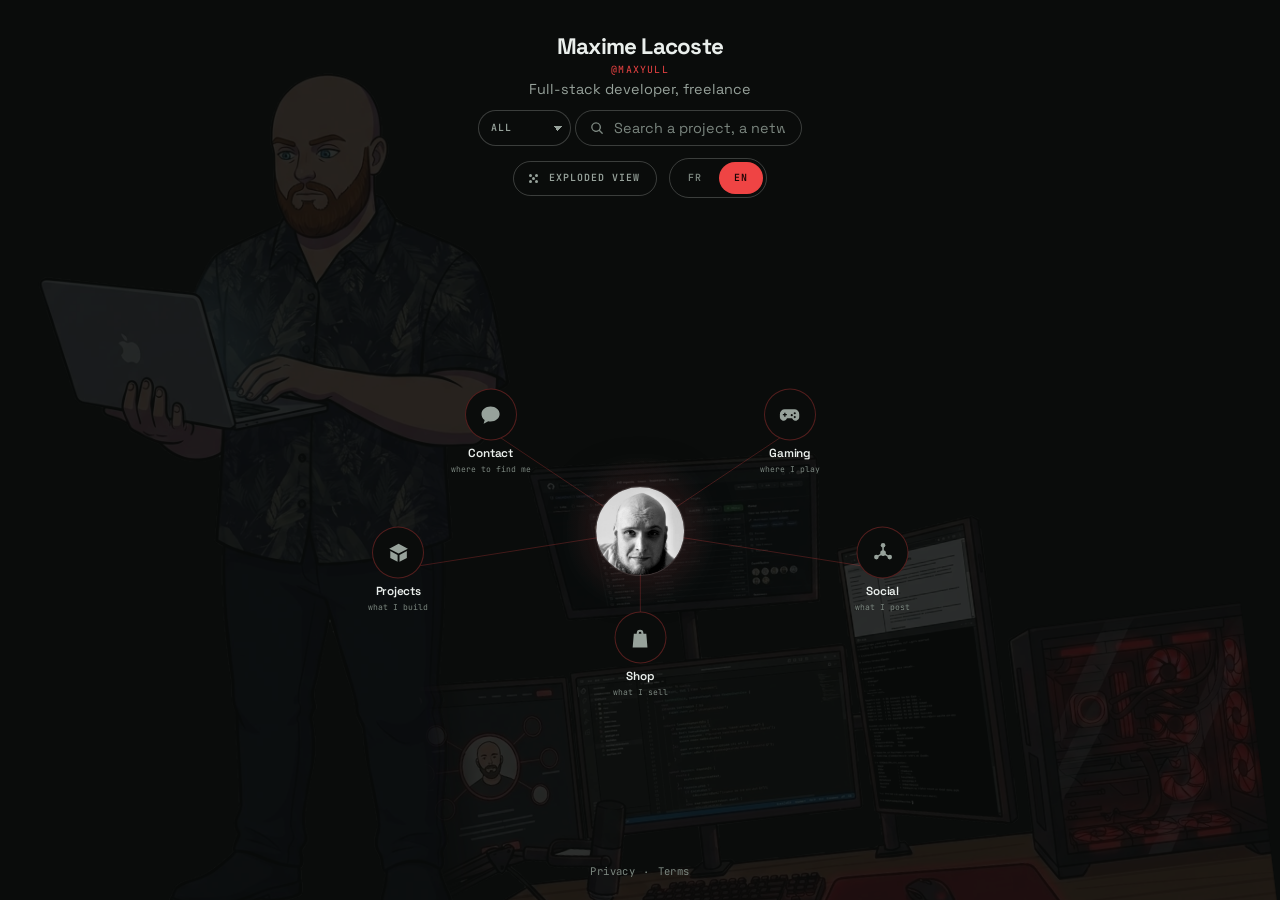
==== commit b82fe8e5: "Une barre de recherche : au clavier, et par categorie (#36) 22 destinations se parcourent a l'oeil, " ====
--- a/index.html
+++ b/index.html
@@ -21,7 +21,7 @@
      pleine taille, en haut, et où le plan ne se plaçait plus — sans la moindre
      erreur visible. Le .htaccess force en plus le HTML à revalider, sans quoi
      ce numéro de version n'arriverait jamais au navigateur. -->
-<link rel="stylesheet" href="styles.css?v=8">
+<link rel="stylesheet" href="styles.css?v=10">
 
 <!-- Mesure d'audience Umami, auto-hébergée sur le VPS (stats.maxyull.fr).
      Sans cookie, sans identifiant persistant : aucun bandeau de consentement
@@ -76,17 +76,69 @@
     </g>
   </symbol>
 
-  <!-- ⚠️ Les trois suivantes sont dessinées ici, il n'existe pas de logo de
-       marque pour elles : Black Desert Online est un jeu tiers (pas de logo
-       repris, on n'a pas le droit), Butin et Rubin n'en ont pas encore.
-       Le jour où ils en auront un, seul le `d` change. -->
-  <symbol id="i-bdo" viewBox="0 0 24 24"><path fill="currentColor" d="M12 1.8 3.6 4.8v6.4c0 4.9 3.5 9.3 8.4 10.9 4.9-1.6 8.4-6 8.4-10.9V4.8zm0 2.5 6 2.1v4.8c0 3.6-2.5 6.9-6 8.3-3.5-1.4-6-4.7-6-8.3V6.4z"/></symbol>
-
-  <!-- Butin : une pile de pièces, c'est un compteur de butin. -->
-  <symbol id="i-butin" viewBox="0 0 24 24"><path fill="currentColor" d="M12 2c4.4 0 8 1.34 8 3s-3.6 3-8 3-8-1.34-8-3 3.6-3 8-3M4 8.5c1.6 1.2 4.6 1.9 8 1.9s6.4-.7 8-1.9V11c0 1.66-3.6 3-8 3s-8-1.34-8-3zm0 5c1.6 1.2 4.6 1.9 8 1.9s6.4-.7 8-1.9V16c0 1.66-3.6 3-8 3s-8-1.34-8-3z"/></symbol>
-
-  <!-- Rubin : un sablier, c'est un chronomètre de quêtes. -->
-  <symbol id="i-rubin" viewBox="0 0 24 24"><path fill="currentColor" d="M5 2h14v2h-1.5v2.6c0 1.5-.7 2.9-1.9 3.8L13.7 12l1.9 1.6c1.2.9 1.9 2.3 1.9 3.8V20H19v2H5v-2h1.5v-2.6c0-1.5.7-2.9 1.9-3.8L10.3 12 8.4 10.4A4.8 4.8 0 0 1 6.5 6.6V4H5zm3.5 2v2.6c0 .9.4 1.7 1.1 2.2l2.4 2 2.4-2c.7-.5 1.1-1.3 1.1-2.2V4z"/></symbol>
+  <!-- ⚠️ Butin et Rubin ONT un logo depuis le 06/08/2026, et ce qui suit en
+       est la transposition, pas un dessin libre : une bourse pour Butin, un
+       rubis dans un anneau ouvert pour Rubin. Le jeu complet vit dans
+       `D:\DEV\bdo\ressources\`, avec les .ico des exécutables.
+       ⚠️ Les logos d'origine sont AU TRAIT, facettés, et EN COULEUR (or et
+       rouge). Ici ils sont pleins et monochromes : c'est voulu, la page a une
+       seule voix pour toutes ses icônes (plein, `currentColor`, 24×24), et un
+       filaire à facettes se referme en bouillie sous 24 px. Reprendre la
+       couleur ou le trait ici casserait la rangée entière, pas seulement ces
+       deux-là.
+       Le jour où l'un des deux change de marque, seul le `d` change.
+
+       BLACK DESERT ONLINE, lui, EST SA VRAIE MARQUE : l'emblème de Pearl
+       Abyss, une spirale carrée tournée à -45°, RELEVÉE SUR L'ICÔNE OFFICIELLE
+       et non dessinée à l'œil. Les quatre nombres (demi-côté 5,86 · pas 5,28 ·
+       trait 3,48 · crochet 9,52) viennent d'un ajustement mesuré : l'officiel
+       a été démasqué, dérotaté, et 580 variantes de ce tracé ont été rendues
+       PAR LE NAVIGATEUR puis comparées au masque, recouvrement à l'appui.
+       ⚠️ Le premier jet, dessiné à l'œil, ne recouvrait que 21 % — trait trois
+       fois trop fin. Un tracé « qui ressemble » ne ressemble pas : ça se
+       mesure. Toucher un de ces nombres, c'est refaire la mesure.
+       ⚠️ La rotation est -45° (`rotate(315)`), pas +45° : c'est le sens qui
+       place l'ouverture en HAUT et le crochet vers la gauche, comme l'officiel.
+       Les huit orientations ont été comparées, celle-ci gagne.
+
+       ⚠️ C'est une DÉCISION DE MAXIME, prise le 06/08 en connaissance de
+       cause : la marque appartient à Pearl Abyss, elle n'est publiée sous
+       aucune licence libre, et ce dépôt est public. Elle est reprise pour
+       DÉSIGNER le jeu, rien d'autre. Voir `NOTICE.md`. Ne pas la retirer sans
+       lui demander, et ne pas la « corriger » vers un dessin maison : c'est
+       précisément ce qui a été essayé avant, et rejeté.
+       ⚠️ Deux dessins maison ont échoué avant elle, et savoir POURQUOI évite
+       de les refaire : un disque posé au-dessus d'une bosse se lit « avatar »,
+       et le même décentré se lit « IMAGE CASSÉE » — montagne + petit soleil,
+       c'est le glyphe universel du remplacement d'image. Sept variantes
+       rendues à 15, 24 et 50 px n'avaient pas suffi à le voir ; Maxime l'a vu
+       du premier coup d'œil sur sa page. Le paysage est un terrain miné.
+       ⚠️ Le tracé est au TRAIT (`stroke`), seul de tout le jeu d'icônes : la
+       spirale est un ruban, la remplir n'a pas de sens. `fill="none"` est donc
+       obligatoire, sans quoi elle se referme en losange plein. -->
+  <symbol id="i-bdo" viewBox="0 0 24 24">
+    <path fill="none" stroke="currentColor" stroke-width="3.48" stroke-linejoin="miter"
+          d="M17.86 6.14V17.86H6.14V6.14H12.58V12.58H9.52" transform="rotate(315 12 12)"/>
+  </symbol>
+
+  <!-- Butin : sa bourse nouée, reprise de son logo. Trois morceaux empilés,
+       le col, le lien, la panse : un seul contour bavait au petit. -->
+  <symbol id="i-butin" viewBox="0 0 24 24"><path fill="currentColor" d="M9.4 1.8h5.2l1.4 3.4H8zm-1.8 4h8.8v1.9H7.6zm1.4 2.9h6c2.2 2 6 4.5 6 8.3 0 3.6-4 6-9 6s-9-2.4-9-6c0-3.8 3.8-6.3 6-8.3"/></symbol>
+
+  <!-- Rubin : son rubis dans l'anneau ouvert, repris de son logo. L'anneau est
+       plein et percé (deux arcs de sens opposés, pas besoin d'`evenodd`), et
+       sa coupure en haut est ce qui l'empêche de se lire comme un cercle.
+       ⚠️ Deux réglages ont été MESURÉS sur un banc à 16, 24, 50 et 160 px,
+       parce que le premier jet se lisait « télécharger » :
+       1. l'ouverture fait 60°, pas 20° : sous 24 px une coupure de 20° se
+          referme et l'anneau redevient un cercle plein ;
+       2. le pavillon (7,6 → 16,4) est PLUS ÉTROIT que la ceinture de la
+          couronne (6,5 → 17,5). À largeurs égales, bande + triangle pointant
+          vers le bas est exactement le glyphe du téléchargement. Le gabarit
+          inverse — large en haut, étroit en dessous — ne peut pas être une
+          flèche, et c'est ce qui rend la gemme lisible.
+       Élargir le pavillon ou refermer l'ouverture ramène l'un ou l'autre. -->
+  <symbol id="i-rubin" viewBox="0 0 24 24"><path fill="currentColor" d="M17.3 2.82A10.6 10.6 0 1 1 6.7 2.82L7.55 4.29A8.9 8.9 0 1 0 16.45 4.29ZM8.6 8.2h6.8l2.1 2.6H6.5zm-1 3.7h8.8L12 18.2z"/></symbol>
 
   <symbol id="i-discord" viewBox="0 0 24 24"><path fill="currentColor" d="M20.317 4.3698a19.7913 19.7913 0 00-4.8851-1.5152.0741.0741 0 00-.0785.0371c-.211.3753-.4447.8648-.6083 1.2495-1.8447-.2762-3.68-.2762-5.4868 0-.1636-.3933-.4058-.8742-.6177-1.2495a.077.077 0 00-.0785-.037 19.7363 19.7363 0 00-4.8852 1.515.0699.0699 0 00-.0321.0277C.5334 9.0458-.319 13.5799.0992 18.0578a.0824.0824 0 00.0312.0561c2.0528 1.5076 4.0413 2.4228 5.9929 3.0294a.0777.0777 0 00.0842-.0276c.4616-.6304.8731-1.2952 1.226-1.9942a.076.076 0 00-.0416-.1057c-.6528-.2476-1.2743-.5495-1.8722-.8923a.077.077 0 01-.0076-.1277c.1258-.0943.2517-.1923.3718-.2914a.0743.0743 0 01.0776-.0105c3.9278 1.7933 8.18 1.7933 12.0614 0a.0739.0739 0 01.0785.0095c.1202.099.246.1981.3728.2924a.077.077 0 01-.0066.1276 12.2986 12.2986 0 01-1.873.8914.0766.0766 0 00-.0407.1067c.3604.698.7719 1.3628 1.225 1.9932a.076.076 0 00.0842.0286c1.961-.6067 3.9495-1.5219 6.0023-3.0294a.077.077 0 00.0313-.0552c.5004-5.177-.8382-9.6739-3.5485-13.6604a.061.061 0 00-.0312-.0286zM8.02 15.3312c-1.1825 0-2.1569-1.0857-2.1569-2.419 0-1.3332.9555-2.4189 2.157-2.4189 1.2108 0 2.1757 1.0952 2.1568 2.419 0 1.3332-.9555 2.4189-2.1569 2.4189zm7.9748 0c-1.1825 0-2.1569-1.0857-2.1569-2.419 0-1.3332.9554-2.4189 2.1569-2.4189 1.2108 0 2.1757 1.0952 2.1568 2.419 0 1.3332-.946 2.4189-2.1568 2.4189Z"/></symbol>
 
@@ -138,6 +190,9 @@
   <symbol id="i-producthunt" viewBox="0 0 24 24"><path fill="currentColor" d="M13.604 8.4h-3.405V12h3.405c.995 0 1.801-.806 1.801-1.801 0-.993-.805-1.799-1.801-1.799zM12 0C5.372 0 0 5.372 0 12s5.372 12 12 12 12-5.372 12-12S18.628 0 12 0zm1.604 14.4h-3.405V18H7.801V6h5.804c2.319 0 4.2 1.88 4.2 4.199 0 2.321-1.881 4.201-4.201 4.201z"/></symbol>
 
   <symbol id="i-paypal" viewBox="0 0 24 24"><path fill="currentColor" d="M15.607 4.653H8.941L6.645 19.251H1.82L4.862 0h7.995c3.754 0 6.375 2.294 6.473 5.513-.648-.478-2.105-.86-3.722-.86m6.57 5.546c0 3.41-3.01 6.853-6.958 6.853h-2.493L11.595 24H6.74l1.845-11.538h3.592c4.208 0 7.346-3.634 7.153-6.949a5.24 5.24 0 0 1 2.848 4.686M9.653 5.546h6.408c.907 0 1.942.222 2.363.541-.195 2.741-2.655 5.483-6.441 5.483H8.714Z"/></symbol>
+
+  <!-- La loupe de la recherche. Dessinée ici : ce n'est la marque de personne. -->
+  <symbol id="i-loupe" viewBox="0 0 24 24"><path fill="currentColor" d="M10.4 2a8.4 8.4 0 0 1 6.62 13.57l4.7 4.7a1.15 1.15 0 0 1-1.62 1.62l-4.7-4.7A8.4 8.4 0 1 1 10.4 2m0 2.3a6.1 6.1 0 1 0 0 12.2 6.1 6.1 0 0 0 0-12.2"/></symbol>
 
   <symbol id="i-mail" viewBox="0 0 24 24"><path fill="currentColor" d="M0 5.4A2.4 2.4 0 0 1 2.4 3h19.2A2.4 2.4 0 0 1 24 5.4v.36L12 13.2 0 5.76ZM0 8.1l11.52 7.14a.9.9 0 0 0 .96 0L24 8.1v10.5a2.4 2.4 0 0 1-2.4 2.4H2.4A2.4 2.4 0 0 1 0 18.6Z"/></symbol>
 
@@ -179,17 +234,49 @@
     </p>
   </header>
 
-  <!-- La vue éclatée : tout le plan déplié d'un coup, sans avoir à ouvrir
-       chaque étape. C'est la sortie de secours de la navigation. Les cinq
-       points s'écartent quand elle est active. -->
-  <button type="button" class="eclat" id="eclat" aria-pressed="false">
-    <span class="eclat__marque" aria-hidden="true"><i></i><i></i><i></i><i></i><i></i></span>
-    <span class="eclat__mot"></span>
-  </button>
-
-  <div class="langue" role="group" aria-label="Langue / Language">
-    <button type="button" data-set-lang="fr" aria-pressed="true" disabled>FR</button>
-    <button type="button" data-set-lang="en" aria-pressed="false">EN</button>
+  <!-- La recherche. Elle ne remplace pas la carte, elle en est le raccourci :
+       22 destinations sur une constellation, ça se parcourt à l'œil, mais quand
+       on SAIT ce qu'on cherche il ne faut pas avoir à ouvrir trois étapes.
+       ⚠️ La liste de résultats est en `position: absolute` — DÉLIBÉRÉMENT. Le
+       chapeau entre dans le calcul de la hauteur du plan (voir la réserve dans
+       styles.css) : une liste dans le flux ferait rétrécir la carte à chaque
+       frappe, et la page se remettrait à défiler.
+       ⚠️ Le motif ARIA est `combobox` + `listbox` : sans `aria-activedescendant`
+       un lecteur d'écran n'annonce rien quand on descend dans les résultats au
+       clavier — le champ garde le focus, ce sont les OPTIONS qui changent. -->
+  <div class="cherche" role="search">
+    <div class="cherche__barre">
+      <select class="cherche__cat" id="cat"></select>
+      <span class="cherche__champ">
+        <svg class="cherche__loupe" aria-hidden="true"><use href="#i-loupe"/></svg>
+        <input type="search" id="q" autocomplete="off" spellcheck="false"
+               role="combobox" aria-expanded="false" aria-controls="trouve"
+               aria-autocomplete="list">
+      </span>
+    </div>
+    <div class="trouve" id="trouve" role="listbox" hidden></div>
+  </div>
+
+  <!-- ⚠️ La vue éclatée et la langue tiennent sur UNE SEULE ligne, et ce n'est
+       pas cosmétique : le chapeau entre dans la réserve de hauteur du plan
+       (voir styles.css). La barre de recherche a coûté 48 px ; empilée, elle
+       faisait passer un 1512×982 sous le plancher de 880 px de la carte, donc
+       la page se remettait à défiler et le nom se coupait en haut. Mises côte
+       à côte, ces deux commandes rendent 46 px et le compte est bon. Les
+       réempiler, c'est rouvrir ça. -->
+  <div class="outils">
+    <!-- La vue éclatée : tout le plan déplié d'un coup, sans avoir à ouvrir
+         chaque étape. C'est la sortie de secours de la navigation. Les cinq
+         points s'écartent quand elle est active. -->
+    <button type="button" class="eclat" id="eclat" aria-pressed="false">
+      <span class="eclat__marque" aria-hidden="true"><i></i><i></i><i></i><i></i><i></i></span>
+      <span class="eclat__mot"></span>
+    </button>
+
+    <div class="langue" role="group" aria-label="Langue / Language">
+      <button type="button" data-set-lang="fr" aria-pressed="true" disabled>FR</button>
+      <button type="button" data-set-lang="en" aria-pressed="false">EN</button>
+    </div>
   </div>
 </div>
 
@@ -725,6 +812,18 @@
     brancherPouls(el, pouls);
     e._noeud = el;
     plan.appendChild(el);
+    /* ⚠️ On DÉCROCHE l'animation d'entrée une fois qu'elle a joué, exactement
+       comme `fini` le fait pour les mères : en `forwards` elle garde la main sur
+       `opacity` pour toujours, et la règle qui efface l'étape ouverte (celle où
+       le portrait vient se poser) ne s'appliquait jamais. Voir `.posee` dans
+       styles.css.
+       ⚠️ Un MINUTEUR, pas un `animationend` : en mouvement réduit l'animation
+       n'existe pas et l'événement ne viendrait jamais. La marge de 60 ms couvre
+       le décalage entre l'horloge des animations et celle des minuteurs. */
+    if (LENT.matches) el.classList.add('posee');
+    else (function (n) {
+      setTimeout(function () { n.classList.add('posee'); }, 200 + j * 80 + 420 + 60);
+    })(el);
   });
 
   /* ⚠️ Une étape parmi les enfants est dépliée DANS LA FOULÉE : arriver sur
@@ -764,6 +863,21 @@
   if (enVol) return;
   if (eclate) eclater(false);
   var cible = !n ? null : (ouverte === n) ? (n.de || null) : n;   /* recliquer = remonter */
+
+  /* ⚠️⚠️ LE NŒUD VISÉ N'EST PAS FORCÉMENT POSÉ, et sans ce reposage la ligne
+     `cible._noeud.setAttribute(...)` plus bas lève une exception : `basculer`
+     s'arrête NET, les traits du chemin restent allumés, le portrait au centre,
+     LA CARTE VIDE. Deux façons d'y arriver, et la première est un bug vécu :
+     · depuis la VUE ÉCLATÉE, `eclater(false)` vient de retirer du DOM tout ce
+       qui pend sous les mères — y compris le nœud qu'on a cliqué ;
+     · depuis la RECHERCHE, on vise une feuille dont la branche n'a jamais été
+       ouverte, donc jamais posée.
+     On repose le chemin, PARENT D'ABORD (`chemin` va de la racine à la
+     feuille), `foulee` à vrai pour ne poser que lui et pas toute la descendance. */
+  if (cible && !cible._noeud) {
+    chemin(cible).forEach(function (a) { if (a.de) fratrie(a.de, true, true); });
+  }
+
   var precedente = ouverte;
 
   var ancien = precedente ? chemin(precedente) : [];
@@ -792,16 +906,29 @@
   ancien.forEach(function (a) {
     if (nouveau.indexOf(a) < 0 && a._noeud) {
       a._noeud.setAttribute('aria-expanded', 'false');
-      a._noeud.classList.remove('actif');
     }
+    /* ⚠️ `actif` veut dire « le portrait est ICI », pas « cette branche est
+       ouverte » — les deux ne se confondent qu'au 1ᵉʳ niveau. Il doit donc
+       quitter TOUS les ascendants, et pas seulement ceux qui sortent du chemin :
+       en ouvrant « Black Desert Online », « Projets » restait marqué actif,
+       donc EFFACÉ par la règle qui lui fait la place du portrait — lequel était
+       parti deux crans plus loin. Le trait rouge menait à un trou. */
+    if (a !== cible && a._noeud) a._noeud.classList.remove('actif');
     if (a._base) a._base.classList.remove('suivi');
   });
 
   ouverte = cible;
   plan.classList.toggle('ouvert', !!cible);
-  /* ⚠️ Au 3ᵉ niveau les mères s'effacent : la fratrie profonde vise l'intérieur
-     de la carte et leur passerait dessus. */
-  plan.classList.toggle('profond', nouveau.length >= 2);
+  /* ⚠️ Il y avait ici un état `profond` qui EFFAÇAIT les cinq mères dès le 3ᵉ
+     niveau, parce que la fratrie profonde visait alors l'intérieur de la carte
+     et leur serait passée dessus. Il n'y a plus qu'un seul nœud de ce niveau,
+     « Black Desert Online », et depuis qu'il est monté dans le coin haut-gauche
+     sa fratrie ne vise plus rien de ce qui appartient aux mères — la raison est
+     morte, la règle lui a survécu. Elle vidait la carte : les mères
+     disparaissaient mais LEURS TRAITS RESTAIENT, et l'ouverture de Black Desert
+     Online rendait quatre traits qui ne menaient nulle part et deux tiers de
+     carte vides. Remettre cet état, c'est reprendre les mesures d'écart entre
+     Butin/Rubin et les mères. */
 
   nouveau.forEach(function (a) { if (a._base) a._base.classList.add('suivi'); });
   if (cible) {
@@ -849,6 +976,11 @@
          changement d'écran. C'est tout le geste demandé. */
       if (cible) fratrie(cible, true);
       ecrire(racine.getAttribute('data-lang'));
+      /* ⚠️ Deuxième passe, et elle est OBLIGATOIRE depuis que `placerOu` évite
+         les nœuds : au départ du voyage la fratrie d'arrivée n'existe pas
+         encore, il n'y a donc rien à éviter. C'est ici, une fois posée, qu'on
+         sait vraiment ce qu'il y a autour du portrait. */
+      placerOu();
     }, LENT.matches ? 0 : duree);
   })();
 
@@ -867,16 +999,67 @@
 function placerOu() {
   if (!ouverte) return;
   var vers = Math.atan2(ouverte.y - CENTRE.y, ouverte.x - CENTRE.x);
-  var ux = -Math.cos(vers), uy = -Math.sin(vers);
   /* ⚠️ Le demi-portrait est LU, pas écrit en dur : il est dimensionné en `cqw`
      et rétrécit avec le plan sur les écrans courts. Une constante figée
      éloignerait l'étiquette bien trop sur petite carte. */
   var demi = retour.offsetWidth / 2 + 8;
   var lx = ou.offsetWidth / 2 + demi;
   var ly = ou.offsetHeight / 2 + demi;
-  var k = 1 / Math.max(Math.abs(ux) / lx, Math.abs(uy) / ly);
-  ou.style.setProperty('--ox', (ux * k) + 'px');
-  ou.style.setProperty('--oy', (uy * k) + 'px');
+
+  /* ⚠️ Le côté du centre est le PREMIER choix, pas le seul, et c'est « Black
+     Desert Online » qui l'a imposé. La règle d'origine tenait par une
+     hypothèse : l'éventail d'un nœud sort vers l'extérieur, donc le côté du
+     centre est libre. Elle est fausse pour lui — ses deux outils partent vers
+     le HAUT (angles -115 / -65), et son étiquette, posée vers le centre,
+     tombait sur « Black Desert Idle », sa propre sœur. Mesuré par le banc :
+     93 px de recouvrement, dans les deux langues et à toutes les tailles.
+     On garde donc la préférence, et on essaie les flancs puis l'extérieur si
+     elle percute quelque chose de VISIBLE. */
+  /* ⚠️ HUIT directions et pas quatre : avec les seuls quatre côtés, « Black
+     Desert Online » n'en avait aucun de bon — le centre percutait « Black
+     Desert Idle », le haut sortait de la carte, et les deux flancs étaient pris
+     par sa propre fratrie. Les diagonales, elles, passent. L'ordre va du plus
+     voulu (le centre) au moins (l'extérieur), et il départage à note égale. */
+  var cotes = [Math.PI, 3 * Math.PI / 4, -3 * Math.PI / 4,
+               Math.PI / 2, -Math.PI / 2, Math.PI / 4, -Math.PI / 4, 0];
+  var boites = [].filter.call(plan.querySelectorAll('.noeud'), function (n) {
+    return getComputedStyle(n).opacity !== '0';
+  }).map(function (n) { return n.getBoundingClientRect(); });
+  var cadre = plan.getBoundingClientRect();
+
+  /* ⚠️ Deux contraintes, et la seconde a été oubliée du premier coup : le côté
+     libre de tout nœud peut très bien sortir de la carte. « Black Desert
+     Online » est dans le coin haut-gauche, donc son flanc libre est le HAUT,
+     et l'étiquette passait par-dessus le bord. On NOTE donc les quatre côtés au
+     lieu de prendre le premier qui ne percute rien : sortir du cadre pèse
+     beaucoup plus lourd qu'un recouvrement, et à note égale c'est l'ordre de
+     `cotes` qui tranche — donc le centre d'abord, comme avant. */
+  function note(r) {
+    var dehors = Math.max(0, cadre.left - r.left) + Math.max(0, r.right - cadre.right) +
+                 Math.max(0, cadre.top - r.top) + Math.max(0, r.bottom - cadre.bottom);
+    var aire = 0;
+    boites.forEach(function (b) {
+      var w = Math.min(r.right, b.right) - Math.max(r.left, b.left);
+      var h = Math.min(r.bottom, b.bottom) - Math.max(r.top, b.top);
+      if (w > 2 && h > 2) aire += w * h;
+    });
+    return dehors * 10000 + aire;
+  }
+
+  var mieux = null;
+  for (var i = 0; i < cotes.length; i++) {
+    var a = vers + cotes[i];
+    var ux = Math.cos(a), uy = Math.sin(a);
+    var k = 1 / Math.max(Math.abs(ux) / lx, Math.abs(uy) / ly);
+    var ox = ux * k, oy = uy * k;
+    ou.style.setProperty('--ox', ox + 'px');
+    ou.style.setProperty('--oy', oy + 'px');
+    var mal = note(ou.getBoundingClientRect());
+    if (!mal) return;                       /* rien à redire : on s'arrête là */
+    if (!mieux || mal < mieux.mal) mieux = { mal: mal, ox: ox, oy: oy };
+  }
+  ou.style.setProperty('--ox', mieux.ox + 'px');
+  ou.style.setProperty('--oy', mieux.oy + 'px');
 }
 
 /* remonter d'un cran : le portrait est le bouton retour */
@@ -917,7 +1100,7 @@
       });
       ouverte = null;
     }
-    plan.classList.remove('ouvert', 'profond');
+    plan.classList.remove('ouvert');
     retour.disabled = true;
     siege.disabled = true;
     ou.hidden = true;
@@ -998,6 +1181,20 @@
     ou.querySelector('span').textContent = parent ? parent[lang][0] : mots.centre;
   }
   bouton.querySelector('.eclat__mot').textContent = eclate ? mots.replier : mots.eclat;
+
+  /* la recherche parle la même langue, libellés ET catégories */
+  var r = RECH[lang];
+  champ.placeholder = r.ph;
+  champ.setAttribute('aria-label', r.q);
+  choixCat.setAttribute('aria-label', r.cat);
+  choixCat.options[0].textContent = r.tout;
+  MERES.forEach(function (m, i) { choixCat.options[i + 1].textContent = m[lang][0]; });
+  /* ⚠️ Une liste OUVERTE est en français ou en anglais, pas les deux : on la
+     rejoue. Sans ça, changer de langue laissait les résultats de l'ancienne.
+     ⚠️⚠️ Et seulement si elle est ouverte : `basculer` appelle `ecrire`, donc
+     choisir un résultat ROUVRAIT la liste qu'on venait de fermer, par-dessus
+     le voyage qu'on venait de lancer. Vu à la capture, pas au test. */
+  if (!trouve.hidden && champ.value.trim()) cherche();
 }
 
 function appliquer(lang) {
@@ -1012,6 +1209,147 @@
   try { localStorage.setItem('maxyull-lang', lang); } catch (e) {}
 }
 
+/* --- la recherche -----------------------------------------------------
+   Le raccourci de la carte, pas son remplaçant : 22 destinations se
+   parcourent à l'œil, mais quand on SAIT ce qu'on cherche il ne faut pas
+   avoir à ouvrir trois étapes pour y arriver. */
+
+var champ = document.getElementById('q');
+var choixCat = document.getElementById('cat');
+var trouve = document.getElementById('trouve');
+var resultats = [];
+var vise = -1;
+/* ⚠️ Sous 880 px le plan est masqué : y envoyer le portrait ne montrerait
+   rien. La recherche n'y propose donc que les DESTINATIONS — les étapes n'y
+   sont que des intertitres, le repli les affiche déjà toutes. */
+var PETIT = matchMedia('(max-width: 880px)');
+
+var RECH = {
+  fr: { ph: 'Chercher un projet, un réseau…', cat: 'Catégorie', tout: 'Tout',
+        q: 'Chercher sur la carte', rien: 'Rien de ce nom sur la carte' },
+  en: { ph: 'Search a project, a network…', cat: 'Category', tout: 'All',
+        q: 'Search the map', rien: 'Nothing by that name on the map' }
+};
+
+/* ⚠️ Les accents sont DÉPLIÉS avant comparaison : personne ne tape « Réseaux »
+   avec son accent dans un champ de recherche, et sans ça « reseaux » ne trouve
+   rien. Même raison pour la casse. */
+function pluche(s) {
+  return s.toLowerCase().normalize('NFD').replace(/[\u0300-\u036f]/g, '');
+}
+
+choixCat.appendChild(new Option('', '*'));
+MERES.forEach(function (m) { choixCat.appendChild(new Option('', m.id)); });
+
+function fermer() {
+  trouve.hidden = true;
+  trouve.textContent = '';
+  champ.setAttribute('aria-expanded', 'false');
+  champ.removeAttribute('aria-activedescendant');
+  resultats = [];
+  vise = -1;
+}
+
+function bouger(i) {
+  if (!resultats.length) return;
+  vise = (i + resultats.length) % resultats.length;
+  [].forEach.call(trouve.children, function (el, k) {
+    el.setAttribute('aria-selected', k === vise ? 'true' : 'false');
+  });
+  /* ⚠️ Le focus NE BOUGE PAS : il reste dans le champ, sinon on ne peut plus
+     taper. C'est `aria-activedescendant` qui dit au lecteur d'écran où on est
+     — le retirer rend la navigation au clavier muette. */
+  champ.setAttribute('aria-activedescendant', trouve.children[vise].id);
+  trouve.children[vise].scrollIntoView({ block: 'nearest' });
+}
+
+function cherche() {
+  var lang = racine.getAttribute('data-lang');
+  var q = pluche(champ.value.trim());
+  var cat = choixCat.value;
+  trouve.textContent = '';
+  resultats = [];
+  vise = -1;
+
+  if (!q) { fermer(); return; }
+
+  NOEUDS.forEach(function (n) {
+    if (PETIT.matches && !n.url) return;
+    if (cat !== '*' && chemin(n)[0].id !== cat) return;
+    var t = n[lang];
+    if (pluche(t[0]).indexOf(q) < 0 && pluche(t[1] || '').indexOf(q) < 0) return;
+    resultats.push(n);
+  });
+  /* ⚠️ Ce qui COMMENCE par la frappe passe devant, puis le plus court : taper
+     « you » doit rendre YouTube avant « ce que je publie », qui contient bien
+     la suite mais n'est pas ce qu'on cherchait. */
+  resultats.sort(function (a, b) {
+    var ra = pluche(a[lang][0]).indexOf(q) === 0 ? 0 : 1;
+    var rb = pluche(b[lang][0]).indexOf(q) === 0 ? 0 : 1;
+    return ra - rb || a[lang][0].length - b[lang][0].length;
+  });
+  resultats = resultats.slice(0, 8);
+
+  if (!resultats.length) {
+    var v = document.createElement('p');
+    v.className = 'trouve__rien';
+    v.textContent = RECH[lang].rien;
+    trouve.appendChild(v);
+  } else resultats.forEach(function (n, i) {
+    var el;
+    if (n.url) {
+      el = document.createElement('a');
+      el.href = n.url;
+      dehors(el);                       /* même règle que sur la carte */
+      el.addEventListener('click', fermer);
+    } else {
+      el = document.createElement('button');
+      el.type = 'button';
+      el.addEventListener('click', function () { fermer(); champ.blur(); basculer(n); });
+    }
+    el.className = 'trouve__r';
+    el.id = 'trouve-' + i;
+    el.setAttribute('role', 'option');
+    el.setAttribute('aria-selected', 'false');
+    el.innerHTML = '<span class="pastille"><svg aria-hidden="true"><use href="#' + n.i +
+      '"/></svg></span><span class="trouve__t"><b></b><span></span></span>' +
+      '<span class="trouve__ou"></span>';
+    el.querySelector('b').textContent = n[lang][0];
+    el.querySelector('.trouve__t span').textContent = n[lang][1] || '';
+    el.querySelector('.trouve__ou').textContent =
+      chemin(n).slice(0, -1).map(function (a) { return a[lang][0]; }).join(' › ');
+    trouve.appendChild(el);
+  });
+
+  trouve.hidden = false;
+  champ.setAttribute('aria-expanded', 'true');
+}
+
+champ.addEventListener('input', cherche);
+choixCat.addEventListener('change', function () { cherche(); champ.focus(); });
+
+champ.addEventListener('keydown', function (e) {
+  if (e.key === 'Escape') {
+    /* ⚠️ On COUPE la propagation : l'Échap global replie la carte, et vider
+       son champ de recherche ne doit pas faire ça dans le dos de qui tape. */
+    e.stopPropagation();
+    if (champ.value) { champ.value = ''; cherche(); } else { fermer(); champ.blur(); }
+    return;
+  }
+  if (e.key === 'ArrowDown') { e.preventDefault(); bouger(vise + 1); }
+  else if (e.key === 'ArrowUp') { e.preventDefault(); bouger(vise - 1); }
+  else if (e.key === 'Enter') {
+    var el = trouve.children[vise < 0 ? 0 : vise];
+    if (el && el.classList.contains('trouve__r')) { e.preventDefault(); el.click(); }
+  }
+});
+
+document.addEventListener('click', function (e) {
+  if (!trouve.hidden && !e.target.closest('.cherche')) fermer();
+});
+/* la liste suit le champ : si on quitte la carte des yeux, elle se referme */
+PETIT.addEventListener('change', cherche);
+
 /* ?lang=fr / ?lang=en force la langue — lien partageable, capture déterministe */
 var choix = new URLSearchParams(location.search).get('lang');
 if (choix !== 'fr' && choix !== 'en') {
--- a/styles.css
+++ b/styles.css
@@ -129,6 +129,164 @@
 }
 .tete .role { margin-top: var(--space-2xs); font-size: var(--text-sm); color: var(--color-ink-2); }
 
+/* La vue éclatée et la langue, côte à côte : voir le ⚠️ dans index.html, c'est
+   48 px de chapeau rendus au plan. */
+.outils { display: flex; align-items: center; gap: var(--space-sm); flex-wrap: wrap; justify-content: center; }
+
+/* -------------------------------------------------------- la recherche */
+
+/* ⚠️ `position: relative` sur le bloc, et RIEN dans le flux en dessous : la
+   liste de résultats est ancrée ici en absolu. La hauteur du chapeau est une
+   constante du calcul de la carte (voir la réserve de `.plan`) ; si la liste
+   poussait le flux, la carte rétrécirait à chaque frappe. */
+.cherche { position: relative; width: min(430px, 100%); }
+
+.cherche__barre {
+  display: flex;
+  align-items: stretch;
+  gap: var(--space-2xs);
+}
+
+/* Le sélecteur de catégorie est un vrai `<select>`, pas une liste maison :
+   au clavier et sur mobile, le natif fait mieux que tout ce qu'on écrirait. */
+.cherche__cat {
+  flex: none;
+  max-width: 40%;
+  padding: 0 24px 0 12px;
+  border: var(--rule-hair) solid var(--color-line-2);
+  border-radius: 999px;
+  background: transparent;
+  color: var(--color-ink-2);
+  font: 600 var(--text-3xs) / 1 var(--font-mono);
+  letter-spacing: .08em;
+  text-transform: uppercase;
+  cursor: pointer;
+  appearance: none;
+  /* le chevron, en fond : `appearance: none` retire celui du système */
+  background-image: linear-gradient(45deg, transparent 50%, currentColor 50%),
+                    linear-gradient(135deg, currentColor 50%, transparent 50%);
+  background-position: right 12px top 50%, right 7px top 50%;
+  background-size: 5px 5px, 5px 5px;
+  background-repeat: no-repeat;
+  transition: color var(--dur-short) var(--ease-out),
+              border-color var(--dur-short) var(--ease-out);
+}
+
+.cherche__cat:hover { color: var(--color-ink); border-color: var(--color-accent-line); }
+/* ⚠️ Le menu déroulant natif se dessine avec les couleurs du SYSTÈME, pas du
+   site : sans ça, texte clair sur fond clair chez qui a un thème clair. */
+.cherche__cat option { background: var(--color-paper-2); color: var(--color-ink); }
+
+.cherche__champ {
+  flex: 1 1 auto;
+  display: flex;
+  align-items: center;
+  gap: var(--space-xs);
+  min-width: 0;
+  padding: 0 14px;
+  border: var(--rule-hair) solid var(--color-line-2);
+  border-radius: 999px;
+  transition: border-color var(--dur-short) var(--ease-out);
+}
+
+.cherche__champ:focus-within { border-color: var(--color-accent); }
+.cherche__loupe { width: 14px; height: 14px; flex: none; color: var(--color-ink-3); }
+
+.cherche__champ input {
+  flex: 1 1 auto;
+  min-width: 0;
+  height: 34px;                 /* cible tactile, aligné sur `.eclat` */
+  border: 0;
+  background: none;
+  color: var(--color-ink);
+  font: 400 var(--text-sm) / 1 var(--font-body);
+}
+
+.cherche__champ input::placeholder { color: var(--color-ink-3); }
+.cherche__champ input:focus { outline: none; }   /* le cadre passe au parent */
+/* la croix native de `type="search"` est grise sur noir et hors voix : on la
+   retire, Échap et le bouton effacent déjà */
+.cherche__champ input::-webkit-search-cancel-button { display: none; }
+
+/* ------------------------------------------------------ les résultats */
+
+.trouve {
+  position: absolute;
+  z-index: var(--z-dessus);
+  top: calc(100% + var(--space-2xs));
+  left: 0;
+  right: 0;
+  max-height: 46vh;
+  overflow-y: auto;
+  padding: var(--space-2xs);
+  border: var(--rule-hair) solid var(--color-line-2);
+  border-radius: 14px;
+  background: var(--color-paper-2);
+  box-shadow: 0 18px 40px rgba(0, 0, 0, .55);
+  text-align: left;
+}
+
+.trouve__r {
+  display: flex;
+  align-items: center;
+  gap: var(--space-xs);
+  width: 100%;
+  padding: 7px 9px;
+  border: 0;
+  border-radius: 9px;
+  background: none;
+  color: inherit;
+  font: inherit;
+  text-align: left;
+  cursor: pointer;
+}
+
+.trouve__r[aria-selected="true"],
+.trouve__r:hover { background: var(--color-accent-soft); }
+
+.trouve__r .pastille { width: 26px; height: 26px; flex: none; }
+.trouve__r .pastille svg { width: 12px; height: 12px; }
+
+.trouve__t { min-width: 0; flex: 1 1 auto; }
+.trouve__t b {
+  display: block;
+  font-size: var(--text-xs);
+  font-weight: 600;
+  color: var(--color-ink);
+  white-space: nowrap;
+  overflow: hidden;
+  text-overflow: ellipsis;
+}
+.trouve__t span {
+  display: block;
+  font-family: var(--font-mono);
+  font-size: var(--text-3xs);
+  color: var(--color-ink-3);
+  white-space: nowrap;
+  overflow: hidden;
+  text-overflow: ellipsis;
+}
+
+/* le chemin : d'où vient ce résultat dans la carte */
+.trouve__ou {
+  flex: none;
+  max-width: 38%;
+  font-family: var(--font-mono);
+  font-size: var(--text-3xs);
+  color: var(--color-ink-3);
+  letter-spacing: .04em;
+  white-space: nowrap;
+  overflow: hidden;
+  text-overflow: ellipsis;
+}
+
+.trouve__rien {
+  padding: 12px 10px;
+  font-family: var(--font-mono);
+  font-size: var(--text-2xs);
+  color: var(--color-ink-3);
+}
+
 /* --------------------------------------------------------- vue éclatée */
 
 .eclat {
@@ -227,8 +385,14 @@
    de gouttière) et personne n'a corrigé le chiffre. Résultat : 32 px de trop,
    la page défilait, et le nom se coupait en haut dès qu'on touchait la molette.
    Le détail, mesuré au navigateur :
-     32 (marge haute) + 165 (chapeau) + 32 (gouttière) + 32 (gouttière)
+     32 (marge haute) + 166 (chapeau) + 32 (gouttière) + 32 (gouttière)
      + 16 (pied) + 20 (marge basse) + 1 (arrondi) = 298.
+   ⚠️ La barre de recherche a été ajoutée SANS toucher à ce chiffre, et c'est
+   volontaire : empilée, elle coûtait 48 px et faisait passer un 1512×982 sous
+   le plancher de 880 px — la page se remettait à défiler. « Vue éclatée » et
+   la langue ont donc été mises côte à côte, ce qui rend exactement la place
+   qu'elle prend. Le chapeau vaut toujours 166. Rajouter une ligne ici, c'est
+   soit en retirer une ailleurs, soit reprendre ce chiffre.
 
    ⚠️ `container-type: inline-size` va avec : TOUT ce qu'il y a dedans est
    dimensionné en `cqw`, donc la carte rapetisse d'un bloc. Repasser une taille
@@ -355,10 +519,18 @@
 .noeud--etape .pastille { border-color: var(--color-accent-line); }
 .plan.ouvert.fini .noeud--etape.actif { opacity: 0; pointer-events: none; }
 
-/* ⚠️ Au 3ᵉ niveau les mères s'effacent : la fratrie profonde vise l'intérieur
-   de la carte et leur passerait dessus. Leurs traits, eux, restent — c'est le
-   fil d'Ariane par lequel le portrait est arrivé. */
-.plan.profond.fini .noeud--mere { opacity: 0; pointer-events: none; }
+/* ⚠️⚠️ LE MÊME PIÈGE QUE POUR LES MÈRES, une marche plus bas, et il a coûté
+   cher. Tant que l'animation d'entrée reste accrochée en `forwards`, elle garde
+   la main sur `opacity` et AUCUNE règle normale ne s'applique — la ligne
+   juste au-dessus, celle qui efface l'étape ouverte pour que le portrait vienne
+   s'y poser, ne faisait donc RIEN : l'étiquette de « Black Desert Online »
+   restait lisible sous le portrait, à moitié cachée par lui. Les mères ont leur
+   décrochage (`.plan.fini`), les enfants n'en avaient aucun.
+   `posee` est ce décrochage, posé en JS nœud par nœud une fois la pose jouée :
+   par minuteur et non par `animationend`, qui ne viendrait jamais en mouvement
+   réduit. Il doit rendre `opacity: 1`, sinon le nœud retombe sur le `0` de
+   `.noeud` et disparaît. */
+.plan .noeud--enfant.posee { animation: none; opacity: 1; }
 
 /* ------------------------------------------------------ la vue éclatée */
 
